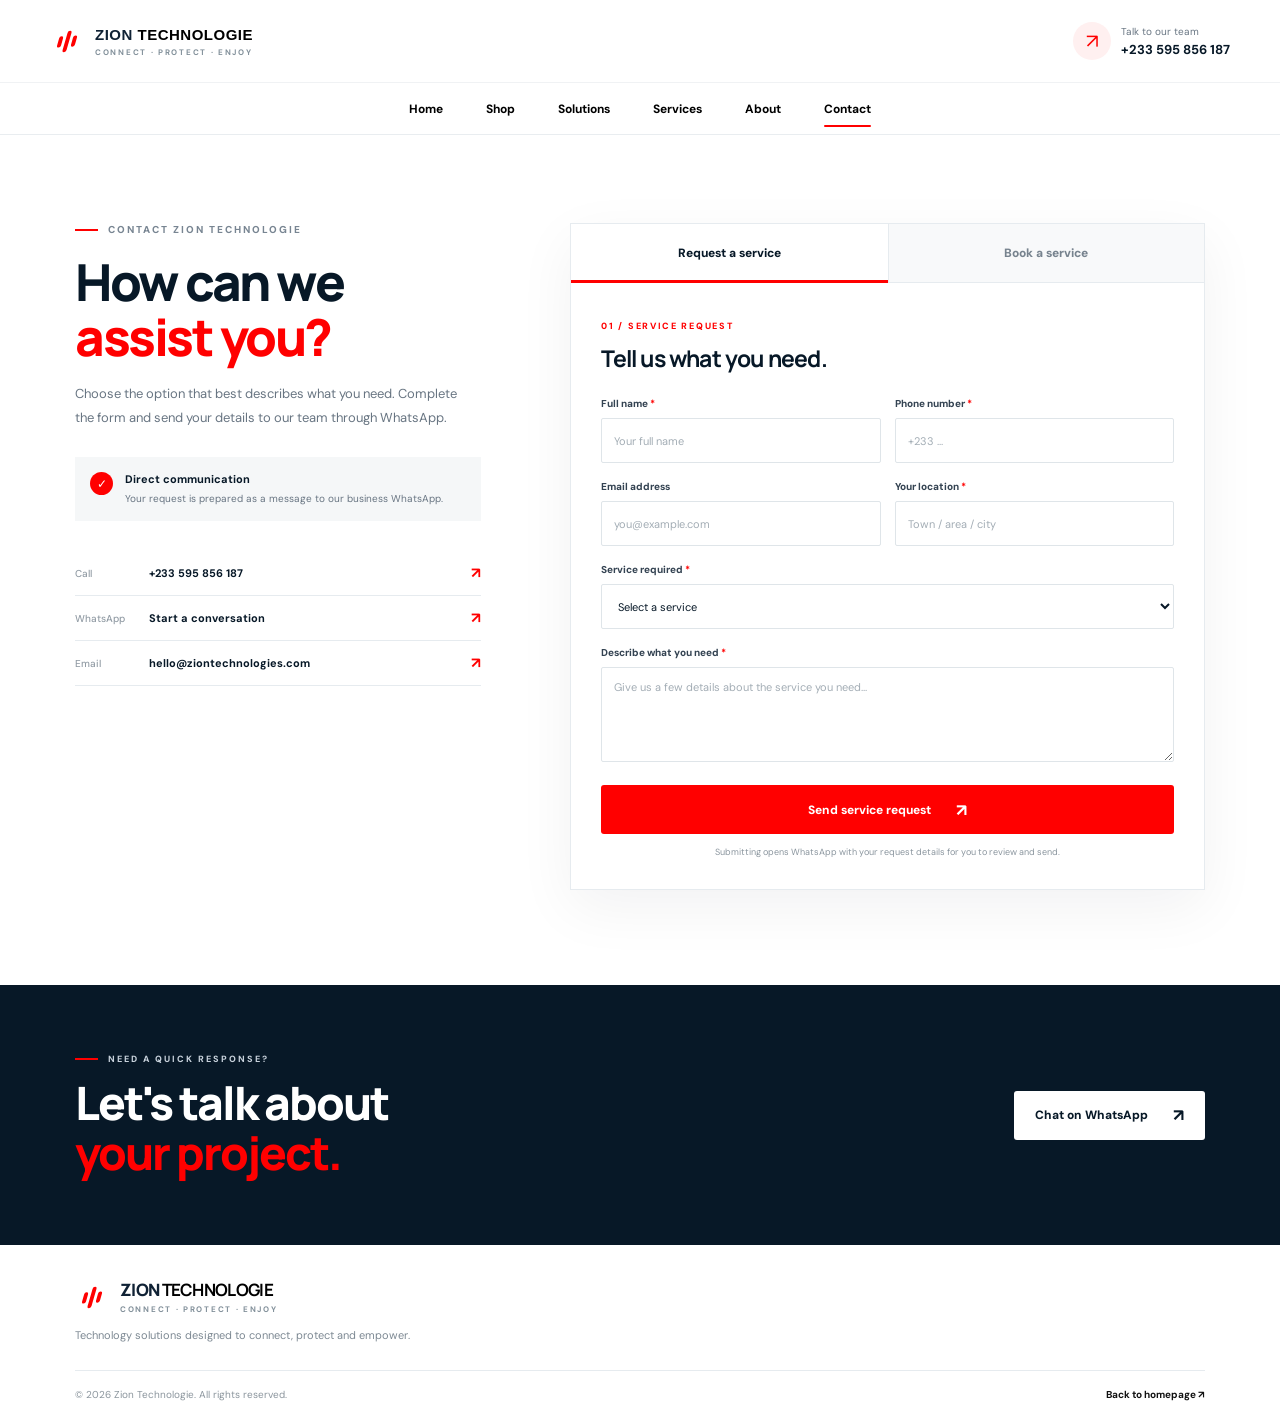
==== contact.html @ 4d0fe2da "Add files via upload" ====
<!doctype html>
<html lang="en-GH">
<head>
  <meta charset="utf-8">
  <meta name="viewport" content="width=device-width, initial-scale=1">
  <meta name="theme-color" content="#071827">
  <meta name="description" content="Contact Zion Technologie in Ghana to request a technology service, book an appointment, or enquire about products and installations.">

  <title>Contact & Service Booking | Zion Technologie</title>

  <link rel="preconnect" href="https://fonts.googleapis.com">
  <link rel="preconnect" href="https://fonts.gstatic.com" crossorigin>

  <link href="https://fonts.googleapis.com/css2?family=DM+Sans:wght@400;500;600;700;800&family=Manrope:wght@400;500;600;700;800&display=swap" rel="stylesheet">

  <link rel="stylesheet" href="contact.css">
  <script src="contact.js" defer></script>
</head>

<body>

  <!-- HEADER -->
  <header class="site-header">

    <div class="header-top">

     <a class="brand" href="index.html#home" aria-label="Zion Technologie home">
  <span class="brand-mark"><i></i><i></i><i></i></span>
  <span>
    ZION <b>TECHNOLOGIE</b>
    <small>CONNECT · PROTECT · ENJOY</small>
  </span>
</a>

      <a class="header-call"
         href="https://wa.me/233595856187"
         target="_blank"
         rel="noopener">

        <span class="call-icon" aria-hidden="true">↗</span>

        <span>
          <small>Talk to our team</small>
          <strong>+233 595 856 187</strong>
        </span>

      </a>

      <button
        class="mobile-menu"
        id="mobileMenu"
        type="button"
        aria-label="Open navigation"
        aria-expanded="false"
        aria-controls="navigation">
        ☰
      </button>

    </div>

    <div class="header-nav">

      <nav id="navigation" aria-label="Main navigation">
        <a class="nav-link" href="index.html#home">Home</a>
        <a class="nav-link" href="index.html#catalogue">Shop</a>
        <a class="nav-link" href="index.html#solutions">Solutions</a>
        <a class="nav-link" href="index.html#solutions">Services</a>
        <a class="nav-link" href="index.html#about">About</a>
        <a class="nav-link active" href="contact.html" aria-current="page">Contact</a>
      </nav>

    </div>

  </header>


  <main>

    
    <!-- CONTACT FORMS -->
    <section class="contact-main section-shell" id="service-form">

      <!-- LEFT INFORMATION -->
      <div class="section-intro">

        <div class="eyebrow dark">
          <span></span>
          CONTACT ZION TECHNOLOGIE
        </div>

        <h2>
          How can we<br>
          <em>assist you?</em>
        </h2>

        <p>
          Choose the option that best describes what you need.
          Complete the form and send your details to our team
          through WhatsApp.
        </p>

        <div class="response-note">

          <span class="note-check">✓</span>

          <span>
            <strong>Direct communication</strong>
            <small>
              Your request is prepared as a message to our business WhatsApp.
            </small>
          </span>

        </div>

        <div class="contact-side-links">

          <a href="tel:+233595856187">
            <span>Call</span>
            +233 595 856 187
            <b>↗</b>
          </a>

          <a
            href="https://wa.me/233595856187"
            target="_blank"
            rel="noopener">
            <span>WhatsApp</span>
            Start a conversation
            <b>↗</b>
          </a>

          <a href="mailto:hello@ziontechnologies.com">
            <span>Email</span>
            hello@ziontechnologies.com
            <b>↗</b>
          </a>

        </div>

      </div>


      <!-- FORM PANEL -->
      <div class="form-panel">

        <!-- FORM TABS -->
        <div class="form-tabs" role="tablist" aria-label="Choose contact form">

          <button
            class="form-tab active"
            id="requestTab"
            type="button"
            role="tab"
            aria-selected="true"
            aria-controls="requestPanel"
            data-form-tab="request">
            Request a service
          </button>

          <button
            class="form-tab"
            id="bookingTab"
            type="button"
            role="tab"
            aria-selected="false"
            aria-controls="bookingPanel"
            data-form-tab="booking">
            Book a service
          </button>

        </div>


        <!-- SERVICE REQUEST FORM -->
        <form
          class="contact-form active"
          id="requestPanel"
          data-form-panel="request">

          <input
            type="hidden"
            name="requestType"
            value="Service request">

          <div class="form-heading">
            <span>01 / SERVICE REQUEST</span>
            <h3>Tell us what you need.</h3>
          </div>

          <div class="field-grid">

            <label class="field">
              <span>Full name <b>*</b></span>
              <input
                name="name"
                type="text"
                placeholder="Your full name"
                autocomplete="name"
                required>
            </label>

            <label class="field">
              <span>Phone number <b>*</b></span>
              <input
                name="phone"
                type="tel"
                placeholder="+233 ..."
                autocomplete="tel"
                required>
            </label>

            <label class="field">
              <span>Email address</span>
              <input
                name="email"
                type="email"
                placeholder="you@example.com"
                autocomplete="email">
            </label>

            <label class="field">
              <span>Your location <b>*</b></span>
              <input
                name="location"
                type="text"
                placeholder="Town / area / city"
                autocomplete="address-level2"
                required>
            </label>

            <label class="field field-full">
              <span>Service required <b>*</b></span>

              <select name="service" required>
                <option value="">Select a service</option>
                <option>Wi-Fi and network installation</option>
                <option>CCTV and security systems</option>
                <option>Router and internet setup</option>
                <option>Computer and IT support</option>
                <option>Software or website development</option>
                <option>Smart technology installation</option>
                <option>Product installation / configuration</option>
                <option>Maintenance and troubleshooting</option>
                <option>Other service</option>
              </select>
            </label>

            <label class="field field-full">
              <span>Describe what you need <b>*</b></span>

              <textarea
                name="details"
                rows="4"
                placeholder="Give us a few details about the service you need..."
                required></textarea>
            </label>

          </div>

          <button
            class="button button-red submit-button"
            type="submit">
            Send service request <span>↗</span>
          </button>

          <p class="form-disclaimer">
            Submitting opens WhatsApp with your request details
            for you to review and send.
          </p>

        </form>


        <!-- SERVICE BOOKING FORM -->
        <form
          class="contact-form"
          id="bookingPanel"
          data-form-panel="booking"
          hidden>

          <input
            type="hidden"
            name="requestType"
            value="Service booking">

          <div class="form-heading">
            <span>02 / APPOINTMENT BOOKING</span>
            <h3>Choose a preferred time.</h3>
          </div>

          <div class="field-grid">

            <label class="field">
              <span>Full name <b>*</b></span>
              <input
                name="name"
                type="text"
                placeholder="Your full name"
                autocomplete="name"
                required>
            </label>

            <label class="field">
              <span>Phone number <b>*</b></span>
              <input
                name="phone"
                type="tel"
                placeholder="+233 ..."
                autocomplete="tel"
                required>
            </label>

            <label class="field">
              <span>Email address</span>
              <input
                name="email"
                type="email"
                placeholder="you@example.com"
                autocomplete="email">
            </label>

            <label class="field">
              <span>Location <b>*</b></span>
              <input
                name="location"
                type="text"
                placeholder="Town / area / city"
                autocomplete="address-level2"
                required>
            </label>

            <label class="field field-full">
              <span>Service to book <b>*</b></span>

              <select name="service" required>
                <option value="">Select a service</option>
                <option>Wi-Fi and network installation</option>
                <option>CCTV and security systems</option>
                <option>Router and internet setup</option>
                <option>Computer and IT support</option>
                <option>Software or website consultation</option>
                <option>Smart technology installation</option>
                <option>Product installation / configuration</option>
                <option>Maintenance and troubleshooting</option>
                <option>Other service</option>
              </select>
            </label>

            <label class="field">
              <span>Preferred date <b>*</b></span>
              <input
                name="date"
                type="date"
                required>
            </label>

            <label class="field">
              <span>Preferred time <b>*</b></span>

              <select name="time" required>
                <option value="">Choose a time</option>
                <option>8:00 AM – 10:00 AM</option>
                <option>10:00 AM – 12:00 PM</option>
                <option>12:00 PM – 2:00 PM</option>
                <option>2:00 PM – 4:00 PM</option>
                <option>4:00 PM – 6:00 PM</option>
                <option>Flexible / To be discussed</option>
              </select>
            </label>

            <label class="field field-full">
              <span>Additional information</span>

              <textarea
                name="details"
                rows="3"
                placeholder="Tell us anything else we should know..."></textarea>
            </label>

          </div>

          <button
            class="button button-red submit-button"
            type="submit">
            Send booking request <span>↗</span>
          </button>

          <p class="form-disclaimer">
            Your preferred date and time are a request, not a confirmed
            appointment. Our team will contact you to confirm.
          </p>

        </form>

      </div>

    </section>


    <!-- WHATSAPP CTA -->
    <section class="service-banner">

      <div>
        <div class="eyebrow">
          <span></span>
          NEED A QUICK RESPONSE?
        </div>

        <h2>
          Let's talk about<br>
          <em>your project.</em>
        </h2>
      </div>

      <a
        class="button button-light"
        href="https://wa.me/233595856187?text=Hello%20Zion%20Technologie%2C%20I%20would%20like%20to%20make%20an%20enquiry."
        target="_blank"
        rel="noopener">
        Chat on WhatsApp <span>↗</span>
      </a>

    </section>

  </main>


  <!-- FOOTER -->
  <footer class="site-footer">

    <a class="brand footer-brand" href="index.html#home">

      <span class="brand-mark" aria-hidden="true">
        <i></i><i></i><i></i>
      </span>

      <span class="brand-copy">
        <span>ZION <b>TECHNOLOGIE</b></span>
        <small>CONNECT · PROTECT · ENJOY</small>
      </span>

    </a>

    <p>
      Technology solutions designed to connect, protect and empower.
    </p>

    <div class="footer-bottom">

      <span>
        © <span id="currentYear"></span>
        Zion Technologie. All rights reserved.
      </span>

      <a href="index.html">Back to homepage ↗</a>

    </div>

  </footer>

</body>
</html>
---- contact.css ----
/* ZION TECHNOLOGIE — CONTACT & SERVICE BOOKING */
:root {
  --red: #ff0000;
  --navy: #071827;
  --ink: #102235;
  --muted: #687582;
  --line: #e6ebef;
  --soft: #f5f7f8;
  --white: #ffffff;
  --font: "DM Sans", Arial, sans-serif;
  --heading: "Manrope", Arial, sans-serif;
}
* { box-sizing: border-box; }
html { scroll-behavior: smooth; scroll-padding-top: 130px; }
body { margin: 0; color: var(--ink); background: #fff; font-family: var(--font); -webkit-font-smoothing: antialiased; }
a { color: inherit; }
button, input, select, textarea { font: inherit; }
.site-header { position: sticky; top: 0; z-index: 1000; width: 100%; background: #fff; border-bottom: 1px solid #e9edf0; }
.header-top { min-height: 82px; max-width: 1240px; margin: auto; padding: 12px 30px; display: flex; align-items: center; justify-content: space-between; gap: 24px; }
.brand { display: inline-flex; align-items: center; gap: 11px; text-decoration: none; color: var(--navy); flex-shrink: 0; }
.brand-mark { width: 39px; height: 39px; border: 2px solid var(--red); border-radius: 10px; display: flex; align-items: flex-end; justify-content: center; gap: 3px; padding: 8px 7px; background: #fff; transform: skew(-7deg); }
.brand-mark i { display: block; width: 5px; border-radius: 2px 2px 0 0; background: var(--red); }
.brand-mark i:nth-child(1) { height: 11px; }
.brand-mark i:nth-child(2) { height: 18px; }
.brand-mark i:nth-child(3) { height: 14px; }
.brand-copy > span { display: block; font-family: var(--heading); font-size: 17px; font-weight: 800; letter-spacing: -.7px; line-height: 1.1; }
.brand-copy b { color: #000; }
.brand-copy small { display: block; margin-top: 5px; color: #697581; font-size: 8px; font-weight: 800; letter-spacing: 2px; }
.header-call { display: inline-flex; align-items: center; gap: 10px; margin-left: auto; text-decoration: none; }
.call-icon { width: 38px; height: 38px; display: grid; place-items: center; border-radius: 50%; color: var(--red); background: #fff0f0; font-size: 20px; }
.header-call small, .header-call strong { display: block; }
.header-call small { color: var(--muted); font-size: 10px; }
.header-call strong { margin-top: 3px; color: var(--navy); font-size: 13px; }
.mobile-menu { display: none; border: 0; background: transparent; color: var(--navy); font-size: 27px; cursor: pointer; }
.header-nav { min-height: 51px; display: flex; justify-content: center; border-top: 1px solid #f0f2f4; }
.header-nav nav { display: flex; justify-content: center; align-items: center; gap: 43px; }
.nav-link { position: relative; display: inline-flex; align-items: center; min-height: 51px; padding: 0; color: #000; font-size: 12px; font-weight: 700; text-decoration: none; transition: color .2s ease; }
.nav-link:hover { color: var(--red); }
.nav-link.active::after { content: ""; position: absolute; left: 0; right: 0; bottom: 7px; height: 2px; border-radius: 5px; background: var(--red); }

.contact-hero { min-height: 405px; overflow: hidden; position: relative; display: flex; align-items: center; background: var(--navy); color: #fff; }
.hero-inner { position: relative; z-index: 2; width: min(1180px, calc(100% - 60px)); margin: 0 auto; padding: 68px 0 72px; }
.eyebrow { display: flex; align-items: center; gap: 10px; color: #c8d2dc; font-size: 10px; font-weight: 800; letter-spacing: 2px; }
.eyebrow > span { width: 23px; height: 2px; background: var(--red); }
.eyebrow.dark { color: #788592; }
.contact-hero h1, .section-intro h2, .service-banner h2 { margin: 20px 0 15px; font-family: var(--heading); font-size: clamp(42px, 5.2vw, 65px); font-weight: 800; letter-spacing: -3px; line-height: 1.08; }
.contact-hero h1 em, .section-intro h2 em, .service-banner h2 em { color: var(--red); font-style: normal; }
.contact-hero p { max-width: 540px; margin: 0; color: #b9c5cf; font-size: 14px; line-height: 1.8; }
.hero-actions { display: flex; align-items: center; gap: 25px; margin-top: 29px; }
.button { min-height: 49px; display: inline-flex; justify-content: center; align-items: center; gap: 25px; padding: 0 20px; border: 1px solid transparent; border-radius: 3px; font-size: 12px; font-weight: 800; text-decoration: none; cursor: pointer; transition: transform .2s, background .2s; }
.button:hover { transform: translateY(-2px); }
.button-red { color: #fff; background: var(--red); }
.button-red:hover { background: #d90000; }
.button span { font-size: 17px; }
.hero-text-link { color: #fff; font-size: 12px; font-weight: 700; text-decoration: none; }
.hero-text-link span { margin-left: 8px; color: var(--red); }
.hero-decoration { position: absolute; top: 0; right: max(3%, calc((100vw - 1200px) / 2)); width: 440px; height: 100%; opacity: .95; }
.deco-ring { position: absolute; border: 1px solid rgba(255,255,255,.11); border-radius: 50%; }
.ring-one { width: 390px; height: 390px; top: 5px; right: 0; }
.ring-two { width: 280px; height: 280px; top: 60px; right: 55px; border-color: rgba(255,0,0,.45); }
.deco-cross { position: absolute; top: 65px; right: 90px; color: var(--red); font-size: 40px; font-weight: 300; }
.deco-dot { position: absolute; top: 275px; right: 350px; width: 9px; height: 9px; border-radius: 50%; background: var(--red); box-shadow: 0 0 24px var(--red); }
.deco-card { position: absolute; top: 123px; right: 75px; width: 205px; height: 150px; padding: 20px; border: 1px solid rgba(255,255,255,.2); background: linear-gradient(135deg, rgba(255,255,255,.12), rgba(255,255,255,.025)); backdrop-filter: blur(5px); transform: rotate(-7deg); box-shadow: 0 20px 55px rgba(0,0,0,.2); }
.deco-card span { display: block; color: var(--red); font-family: var(--heading); font-size: 37px; font-weight: 800; }
.deco-card small { display: block; margin-top: 7px; color: #c5d0d8; font-size: 8px; letter-spacing: 2px; }
.deco-card b { display: block; margin-top: 5px; color: #fff; font-size: 12px; letter-spacing: 2px; }

.contact-strip { max-width: 1180px; margin: auto; padding: 0 25px; min-height: 105px; display: grid; grid-template-columns: repeat(3, 1fr); align-items: center; border-bottom: 1px solid var(--line); }
.strip-item { display: flex; align-items: center; gap: 14px; min-height: 52px; padding: 5px 22px; text-decoration: none; border-right: 1px solid var(--line); }
.strip-item:first-child { padding-left: 0; }
.strip-item:last-child { border: 0; }
.strip-icon { width: 42px; height: 42px; display: grid; place-items: center; flex-shrink: 0; border-radius: 50%; color: var(--red); background: #fff1f1; font-size: 19px; }
.strip-item small, .strip-item strong { display: block; }
.strip-item small { color: #89949e; font-size: 9px; font-weight: 800; letter-spacing: 1.5px; }
.strip-item strong { margin-top: 5px; color: var(--navy); font-size: 13px; }

.section-shell { max-width: 1180px; margin: auto; padding-left: 25px; padding-right: 25px; }
.contact-main { display: grid; grid-template-columns: .78fr 1.22fr; gap: clamp(40px, 7vw, 95px); padding-top: 88px; padding-bottom: 95px; align-items: start; }
.section-intro h2 { margin-top: 18px; margin-bottom: 18px; color: var(--navy); font-size: clamp(38px, 4vw, 51px); letter-spacing: -2.5px; }
.section-intro > p { max-width: 390px; margin: 0; color: var(--muted); font-size: 13px; line-height: 1.85; }
.response-note { display: flex; gap: 12px; align-items: flex-start; margin-top: 27px; padding: 15px; background: var(--soft); }
.note-check { width: 23px; height: 23px; display: grid; place-items: center; flex-shrink: 0; border-radius: 50%; color: #fff; background: var(--red); font-size: 12px; }
.response-note strong, .response-note small { display: block; }
.response-note strong { color: var(--navy); font-size: 11px; }
.response-note small { margin-top: 5px; color: var(--muted); font-size: 10px; line-height: 1.5; }
.contact-side-links { margin-top: 30px; }
.contact-side-links a { display: flex; align-items: center; gap: 9px; padding: 12px 0; border-bottom: 1px solid var(--line); color: var(--navy); font-size: 11px; font-weight: 700; text-decoration: none; }
.contact-side-links a span { width: 65px; color: #929ca5; font-size: 10px; font-weight: 500; }
.contact-side-links a b { margin-left: auto; color: var(--red); font-size: 15px; }
.form-panel { min-width: 0; border: 1px solid var(--line); background: #fff; box-shadow: 0 18px 55px rgba(7,24,39,.055); }
.form-tabs { display: grid; grid-template-columns: 1fr 1fr; border-bottom: 1px solid var(--line); }
.form-tab { min-height: 58px; position: relative; border: 0; background: #f8f9fa; color: #77838e; font-size: 12px; font-weight: 800; cursor: pointer; }
.form-tab + .form-tab { border-left: 1px solid var(--line); }
.form-tab.active { color: var(--navy); background: #fff; }
.form-tab.active::after { content: ""; position: absolute; left: 0; right: 0; bottom: -1px; height: 3px; background: var(--red); }
.contact-form { padding: 30px; }
.contact-form[hidden] { display: none; }
.form-heading { margin-bottom: 23px; }
.form-heading > span { color: var(--red); font-size: 9px; font-weight: 800; letter-spacing: 1.7px; }
.form-heading h3 { margin: 8px 0 0; color: var(--navy); font-family: var(--heading); font-size: 23px; letter-spacing: -.8px; }
.field-grid { display: grid; grid-template-columns: 1fr 1fr; gap: 17px 14px; }
.field { display: flex; flex-direction: column; gap: 8px; min-width: 0; }
.field > span { color: #344352; font-size: 10px; font-weight: 800; }
.field > span b { color: var(--red); }
.field input, .field select, .field textarea { width: 100%; min-height: 45px; padding: 11px 12px; border: 1px solid #dfe5e9; border-radius: 2px; outline: none; color: var(--navy); background: #fff; font-size: 11px; transition: border .2s, box-shadow .2s; }
.field textarea { min-height: 95px; resize: vertical; line-height: 1.6; }
.field input::placeholder, .field textarea::placeholder { color: #a3adb5; }
.field input:focus, .field select:focus, .field textarea:focus { border-color: var(--red); box-shadow: 0 0 0 3px rgba(255,0,0,.07); }
.field-full { grid-column: 1 / -1; }
.submit-button { width: 100%; margin-top: 23px; }
.form-disclaimer { margin: 11px 0 0; color: #8a959e; font-size: 9px; line-height: 1.6; text-align: center; }

.service-banner { min-height: 260px; padding: 55px max(25px, calc((100vw - 1130px) / 2)); display: flex; justify-content: space-between; align-items: center; gap: 25px; color: #fff; background: var(--navy); }
.service-banner .eyebrow { font-size: 9px; }
.service-banner h2 { margin: 13px 0 0; font-size: clamp(34px, 4vw, 46px); letter-spacing: -2px; }
.button-light { color: var(--navy); background: #fff; }
.button-light:hover { background: #f0f2f4; }
.site-footer { max-width: 1180px; margin: auto; padding: 35px 25px 18px; }
.footer-brand .brand-copy b { color: #000; }
.site-footer > p { margin: 14px 0 28px; color: #7d8993; font-size: 11px; }
.footer-bottom { display: flex; justify-content: space-between; gap: 20px; padding-top: 17px; border-top: 1px solid var(--line); color: #8b959d; font-size: 10px; }
.footer-bottom a { color: #111; font-weight: 700; text-decoration: none; }
.footer-bottom a:hover { color: var(--red); }

@media (max-width: 900px) {
  .header-nav nav { gap: 28px; }
  .hero-decoration { right: -100px; opacity: .55; }
  .contact-main { gap: 35px; }
  .contact-form { padding: 24px; }
}
@media (max-width: 680px) {
  html { scroll-padding-top: 105px; }
  .header-top { min-height: 70px; padding: 10px 18px; }
  .brand-mark { width: 35px; height: 35px; }
  .brand-copy > span { font-size: 15px; }
  .brand-copy small { font-size: 7px; letter-spacing: 1.5px; }
  .header-call { margin-left: auto; margin-right: 3px; }
  .call-icon { width: 33px; height: 33px; }
  .header-call small { font-size: 8px; }
  .header-call strong { font-size: 10px; }
  .mobile-menu { display: block; }
  .header-nav { display: none; border-top: 1px solid var(--line); }
  .header-nav.open { display: block; }
  .header-nav nav { display: flex; flex-direction: column; align-items: stretch; gap: 0; padding: 5px 18px 12px; }
  .nav-link { min-height: 43px; border-bottom: 1px solid #f0f2f4; font-size: 12px; }
  .nav-link.active::after { left: auto; right: 0; bottom: 19px; width: 23px; }
  .contact-hero { min-height: 390px; }
  .hero-inner { width: calc(100% - 40px); padding: 60px 0; }
  .contact-hero h1 { font-size: clamp(42px, 11vw, 55px); letter-spacing: -2.5px; }
  .contact-hero p { max-width: 440px; font-size: 12px; }
  .hero-decoration { right: -250px; opacity: .25; }
  .hero-actions { flex-wrap: wrap; gap: 17px; }
  .contact-strip { grid-template-columns: 1fr; padding: 12px 20px; }
  .strip-item, .strip-item:first-child { min-height: 65px; padding: 8px 0; border-right: 0; border-bottom: 1px solid var(--line); }
  .strip-item:last-child { border-bottom: 0; }
  .contact-main { grid-template-columns: 1fr; gap: 35px; padding-top: 62px; padding-bottom: 65px; }
  .section-intro h2 { font-size: 43px; }
  .section-intro > p { max-width: 500px; }
  .contact-side-links { display: none; }
  .contact-form { padding: 22px 17px; }
  .form-heading h3 { font-size: 21px; }
  .field-grid { grid-template-columns: 1fr; gap: 15px; }
  .field-full { grid-column: auto; }
  .service-banner { min-height: 245px; padding: 42px 22px; align-items: flex-start; flex-direction: column; justify-content: center; }
  .service-banner h2 { font-size: 39px; }
  .site-footer { padding: 30px 20px 17px; }
}
@media (max-width: 380px) {
  .header-call { gap: 6px; }
  .header-call strong { font-size: 9px; }
  .brand { gap: 7px; }
  .brand-copy > span { font-size: 13px; }
  .brand-copy small { letter-spacing: 1px; }
  .form-tabs .form-tab { font-size: 10px; }
  .footer-bottom { flex-direction: column; }
}



/* =========================================================
   ZION TECHNOLOGIE — CONTACT PAGE NAVBAR
   Matches Main Storefront & Product Details Navbar
   Sticky Two-Row Header | Responsive
========================================================= */

/* HEADER */
.site-header {
  position: sticky;
  top: 0;
  z-index: 1000;
  width: 100%;
  background: #fff;
  border-bottom: 1px solid #e9edf0;
}

/* TOP ROW */
.header-top {
  min-height: 82px;
  max-width: 1240px;
  margin: 0 auto;
  padding: 12px 30px;
  display: flex;
  align-items: center;
  justify-content: space-between;
  gap: 24px;
}

/* BRAND */
.brand {
  display: inline-flex;
  align-items: center;
  gap: 11px;
  flex-shrink: 0;
  color: var(--navy);
  text-decoration: none;
}

.brand-mark {
  width: 39px;
  height: 39px;
  border: 2px solid var(--red);
  border-radius: 10px;
  display: flex;
  align-items: flex-end;
  justify-content: center;
  gap: 3px;
  padding: 8px 7px;
  background: #fff;
  transform: skew(-7deg);
}

.brand-mark i {
  display: block;
  width: 5px;
  border-radius: 2px 2px 0 0;
  background: var(--red);
}

.brand-mark i:nth-child(1) { height: 11px; }
.brand-mark i:nth-child(2) { height: 18px; }
.brand-mark i:nth-child(3) { height: 14px; }

.brand-copy > span {
  display: block;
  font-family: var(--heading);
  font-size: 17px;
  font-weight: 800;
  letter-spacing: -.7px;
  line-height: 1.1;
}

.brand-copy b {
  color: #000;
}

.brand-copy small {
  display: block;
  margin-top: 5px;
  color: #697581;
  font-size: 8px;
  font-weight: 800;
  letter-spacing: 2px;
}

/* HEADER CALL */
.header-call {
  display: inline-flex;
  align-items: center;
  gap: 10px;
  margin-left: auto;
  text-decoration: none;
}

.call-icon {
  width: 38px;
  height: 38px;
  display: grid;
  place-items: center;
  border-radius: 50%;
  color: var(--red);
  background: #fff0f0;
  font-size: 20px;
}

.header-call small,
.header-call strong {
  display: block;
}

.header-call small {
  color: var(--muted);
  font-size: 10px;
}

.header-call strong {
  margin-top: 3px;
  color: var(--navy);
  font-size: 13px;
}

/* MOBILE MENU */
.mobile-menu {
  display: none;
  width: 40px;
  height: 40px;
  border: 0;
  background: transparent;
  color: var(--navy);
  font-size: 25px;
  cursor: pointer;
}

/* SECOND ROW */
.header-nav {
  min-height: 51px;
  display: flex;
  justify-content: center;
  border-top: 1px solid #f0f2f4;
  background: #fff;
}

.header-nav nav {
  display: flex;
  justify-content: center;
  align-items: center;
  gap: 43px;
}

/* NAVIGATION LINKS */
.nav-link {
  position: relative;
  display: inline-flex;
  align-items: center;
  min-height: 51px;
  padding: 0;
  color: #000;
  font-size: 12px;
  font-weight: 700;
  text-decoration: none;
  transition: color .2s ease;
}

.nav-link:hover {
  color: var(--red);
}

/* ACTIVE LINK */
.nav-link.active::after {
  content: "";
  position: absolute;
  left: 0;
  right: 0;
  bottom: 7px;
  height: 2px;
  border-radius: 5px;
  background: var(--red);
}

/* TABLET */
@media (max-width: 900px) {
  .header-nav nav {
    gap: 28px;
  }
}

/* MOBILE */
@media (max-width: 680px) {

  .header-top {
    min-height: 70px;
    padding: 10px 18px;
  }

  .brand-mark {
    width: 35px;
    height: 35px;
  }

  .brand-copy > span {
    font-size: 15px;
  }

  .brand-copy small {
    font-size: 7px;
    letter-spacing: 1.5px;
  }

  .header-call {
    margin-left: auto;
    margin-right: 3px;
    gap: 8px;
  }

  .call-icon {
    width: 33px;
    height: 33px;
  }

  .header-call small {
    font-size: 8px;
  }

  .header-call strong {
    font-size: 10px;
  }

  .mobile-menu {
    display: block;
  }

  .header-nav {
    display: none;
    border-top: 1px solid #e9edf0;
  }

  .header-nav.open {
    display: block;
  }

  .header-nav nav {
    display: flex;
    flex-direction: column;
    align-items: stretch;
    gap: 0;
    padding: 5px 18px 12px;
  }

  .nav-link {
    min-height: 43px;
    border-bottom: 1px solid #f0f2f4;
    font-size: 12px;
  }

  .nav-link.active::after {
    left: auto;
    right: 0;
    bottom: 19px;
    width: 23px;
  }
}

/* SMALL PHONES */
@media (max-width: 380px) {

  .header-call {
    gap: 6px;
  }

  .header-call strong {
    font-size: 9px;
  }

  .brand {
    gap: 7px;
  }

  .brand-copy > span {
    font-size: 13px;
  }

  .brand-copy small {
    letter-spacing: 1px;
  }
}


/* LOGO — MATCH MAIN PAGE AND PRODUCT DETAILS PAGE */

.brand {
  display: flex;
  align-items: center;
  gap: 11px;
  font: 700 15px "Space Grotesk", sans-serif;
  letter-spacing: .5px;
  color: #102235;
  text-decoration: none;
}

.header-top .brand {
  justify-self: start;
}

.brand b {
  color: #000000;
}

.brand small {
  display: block;
  font: 700 8px "DM Sans", sans-serif;
  letter-spacing: 1.7px;
  color: #82909a;
  margin-top: 4px;
}

.brand-mark {
  width: 34px;
  height: 34px;
  background: #ffffff;
  border-radius: 10px;
  display: flex;
  align-items: center;
  justify-content: center;
  gap: 3px;
  transform: rotate(-4deg);
  flex-shrink: 0;
}

.brand-mark i {
  width: 4px;
  border-radius: 4px;
  background: #ff0000;
  height: 15px;
  display: block;
  transform: skew(-20deg);
}

.brand-mark i:nth-child(2) {
  height: 21px;
}

.brand-mark i:nth-child(3) {
  height: 11px;
}

@media (max-width: 760px) {
  .header-top .brand {
    font-size: 13px;
  }

  .header-top .brand small {
    font-size: 8px;
  }
}

@media (max-width: 390px) {
  .header-top .brand {
    font-size: 11px;
  }

  .header-top .brand small {
    font-size: 7px;
  }
}
/* REMOVE BORDER AROUND LOGO */
.brand-mark {
  border: none !important;
  outline: none !important;
  box-shadow: none !important;
}

.brand-mark::before,
.brand-mark::after {
  content: none !important;
  display: none !important;
}
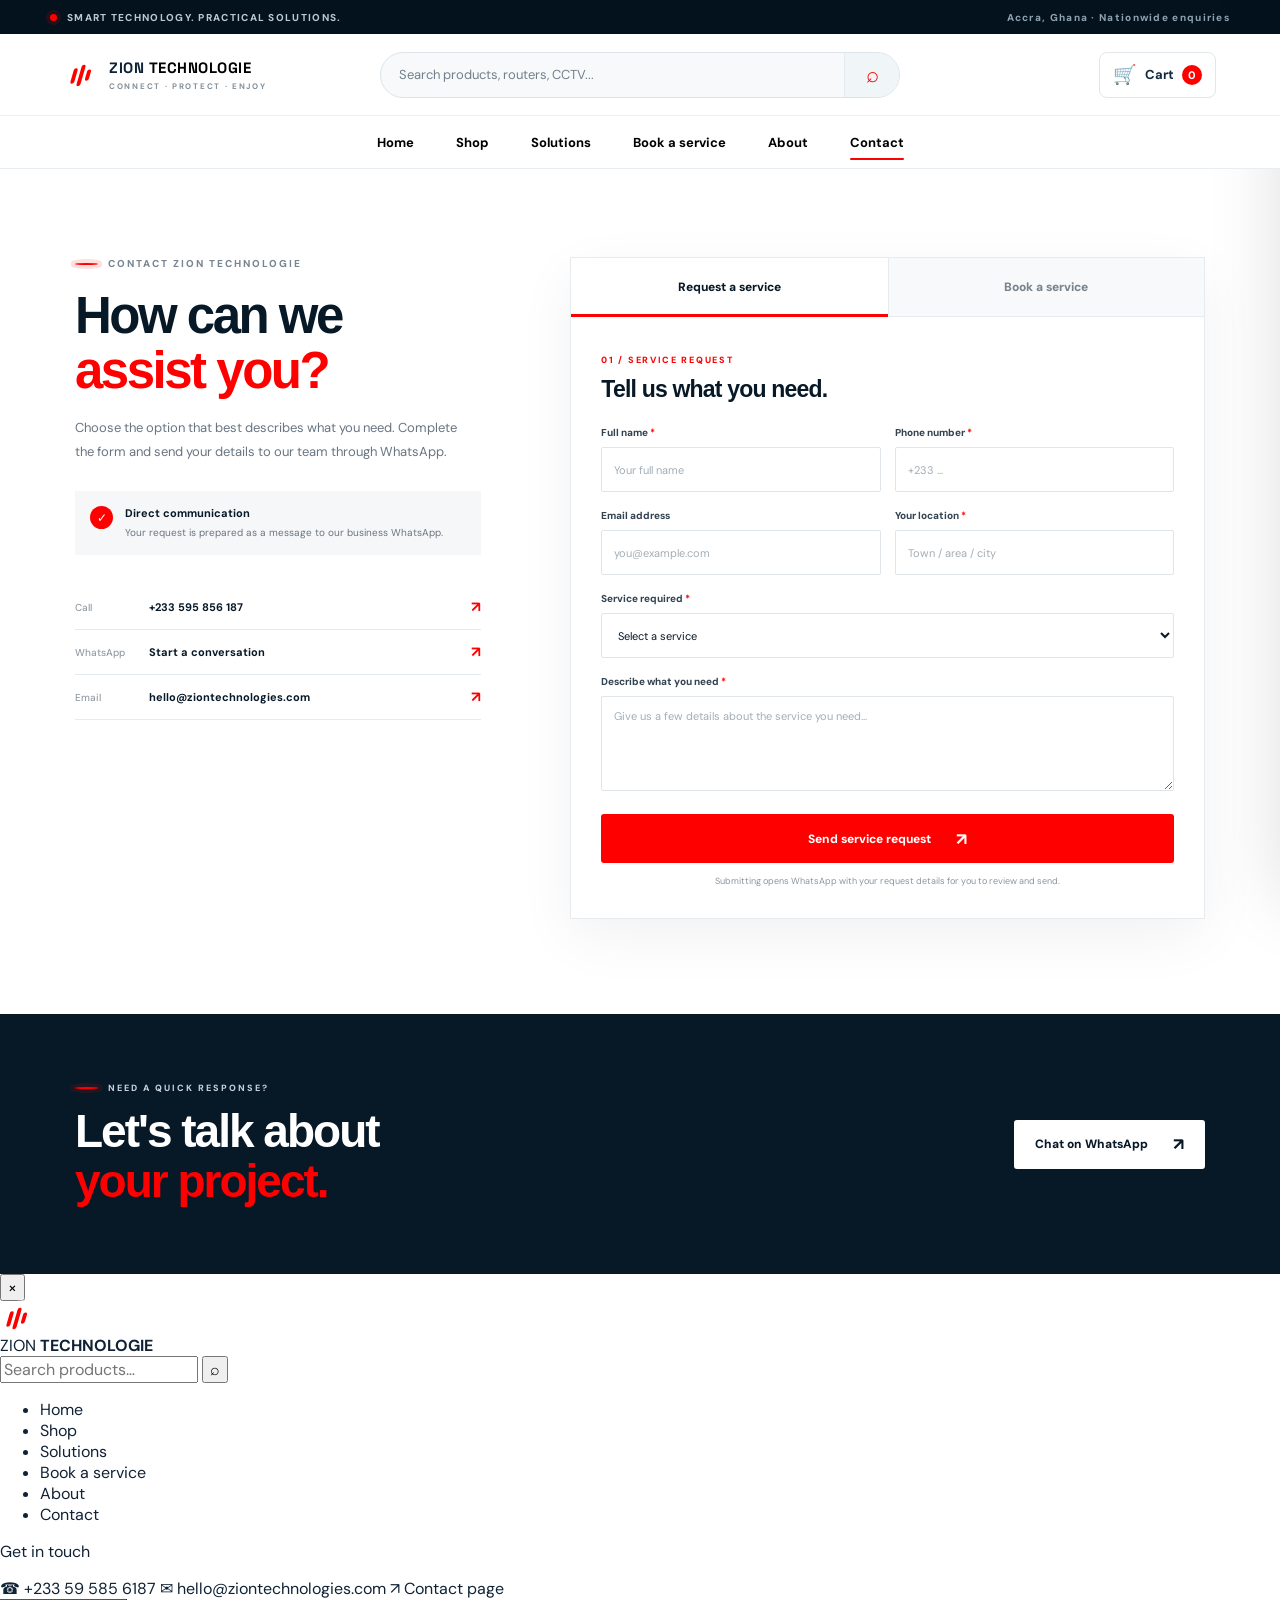
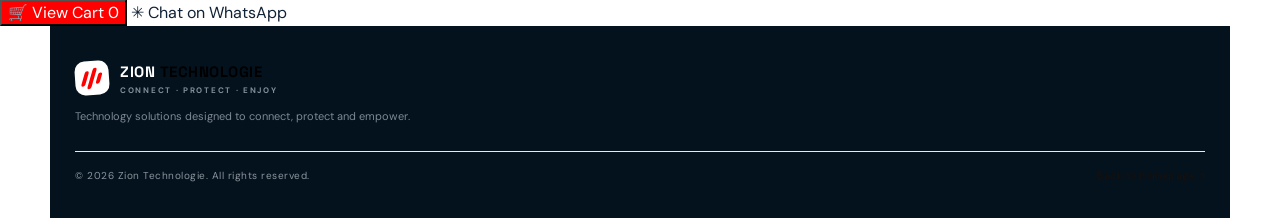
==== commit 8ae05832: "Add files via upload" ====
--- a/contact.html
+++ b/contact.html
@@ -12,64 +12,72 @@
   <link rel="preconnect" href="https://fonts.googleapis.com">
   <link rel="preconnect" href="https://fonts.gstatic.com" crossorigin>
 
-  <link href="https://fonts.googleapis.com/css2?family=DM+Sans:wght@400;500;600;700;800&family=Manrope:wght@400;500;600;700;800&display=swap" rel="stylesheet">
-
+  <link href="https://fonts.googleapis.com/css2?family=DM+Sans:wght@400;500;600;700;800&family=Space+Grotesk:wght@400;500;600;700&display=swap" rel="stylesheet">
+
+  <link rel="stylesheet" href="style.css">
   <link rel="stylesheet" href="contact.css">
+  <script src="script.js" defer></script>
   <script src="contact.js" defer></script>
 </head>
 
 <body>
 
-  <!-- HEADER -->
+  <div class="announcement">
+    <span class="pulse"></span>
+    SMART TECHNOLOGY. PRACTICAL SOLUTIONS.
+    <span class="announce-right">Accra, Ghana · Nationwide enquiries</span>
+  </div>
+
   <header class="site-header">
 
     <div class="header-top">
 
-     <a class="brand" href="index.html#home" aria-label="Zion Technologie home">
-  <span class="brand-mark"><i></i><i></i><i></i></span>
-  <span>
-    ZION <b>TECHNOLOGIE</b>
-    <small>CONNECT · PROTECT · ENJOY</small>
-  </span>
-</a>
-
-      <a class="header-call"
-         href="https://wa.me/233595856187"
-         target="_blank"
-         rel="noopener">
-
-        <span class="call-icon" aria-hidden="true">↗</span>
-
+      <a class="brand" href="index.html#home" aria-label="Zion Technologie home">
+        <span class="brand-mark"><i></i><i></i><i></i></span>
         <span>
-          <small>Talk to our team</small>
-          <strong>+233 595 856 187</strong>
+          ZION <b>TECHNOLOGIE</b>
+          <small>CONNECT · PROTECT · ENJOY</small>
         </span>
-
       </a>
 
-      <button
-        class="mobile-menu"
-        id="mobileMenu"
-        type="button"
-        aria-label="Open navigation"
-        aria-expanded="false"
-        aria-controls="navigation">
-        ☰
-      </button>
+      <div class="header-search-wrap" id="headerSearchWrap">
+        <form class="header-search" id="headerSearchForm">
+          <input
+            type="search"
+            id="headerSearchInput"
+            placeholder="Search products, routers, CCTV..."
+            autocomplete="off"
+          >
+          <button type="submit" aria-label="Search">⌕</button>
+        </form>
+        <div class="search-suggestions" id="searchSuggestions"></div>
+      </div>
+
+      <div class="header-actions">
+        <button class="cart-button" id="cartOpen" aria-label="Open shopping cart">
+          <span class="cart-icon">🛒</span>
+          <span class="cart-label">Cart</span>
+          <span id="cartCount">0</span>
+        </button>
+
+        <button class="mobile-menu" id="mobileMenu" aria-label="Open navigation" aria-expanded="false">
+          <span class="hamburger-box">
+            <span class="hamburger-inner"></span>
+          </span>
+        </button>
+      </div>
 
     </div>
 
     <div class="header-nav">
-
-      <nav id="navigation" aria-label="Main navigation">
-        <a class="nav-link" href="index.html#home">Home</a>
-        <a class="nav-link" href="index.html#catalogue">Shop</a>
-        <a class="nav-link" href="index.html#solutions">Solutions</a>
-        <a class="nav-link" href="index.html#solutions">Services</a>
-        <a class="nav-link" href="index.html#about">About</a>
-        <a class="nav-link active" href="contact.html" aria-current="page">Contact</a>
+      <nav id="navigation">
+        <a href="index.html#home" class="nav-link">Home</a>
+        <a href="index.html#catalogue" class="nav-link">Shop</a>
+        <a href="index.html#solutions" class="nav-link">Solutions</a>
+        <a href="contact.html?type=booking" class="nav-link">Book a service</a>
+        <a href="index.html#about" class="nav-link">About</a>
+        <a href="contact.html" class="nav-link active" aria-current="page">Contact</a>
       </nav>
-
     </div>
 
   </header>
@@ -426,6 +434,117 @@
   </main>
 
 
+  <!-- SHOPPING CART -->
+  <aside class="cart-drawer" id="cartDrawer"
+    aria-label="Shopping cart" aria-hidden="true">
+
+    <div class="drawer-head">
+      <div>
+        <small>YOUR SELECTION</small>
+        <h3>Shopping cart <span id="drawerCount">0</span></h3>
+      </div>
+      <button class="close-btn" id="cartClose" aria-label="Close cart">×</button>
+    </div>
+
+    <div class="cart-items" id="cartItems"></div>
+
+    <div class="cart-bottom">
+      <div class="subtotal">
+        <span>Estimated subtotal</span>
+        <b id="cartTotal">GH₵ 0.00</b>
+      </div>
+
+      <p>
+        Delivery, installation and stock availability are confirmed by our team.
+      </p>
+
+      <button class="button primary checkout" id="checkout">
+        Continue on WhatsApp ↗
+      </button>
+
+      <a class="button checkout-call" href="tel:+233595856187">
+        ☎ Call to Order
+      </a>
+    </div>
+  </aside>
+
+  <!-- SEARCH MODAL -->
+  <div class="search-modal" id="searchModal" aria-hidden="true">
+    <div class="search-modal-box">
+      <button class="close-btn" id="searchClose" aria-label="Close search">×</button>
+
+      <div class="eyebrow"><span></span> FIND YOUR TECH</div>
+      <h3>What are you looking for?</h3>
+
+      <input id="modalSearch" type="search"
+        placeholder="Search routers, CCTV, cables…">
+
+      <p>Search the catalogue by product name or category.</p>
+    </div>
+  </div>
+
+  <!-- QUICK VIEW -->
+  <div class="quick-view" id="quickView">
+    <div class="quick-view-box" id="quickViewContent"></div>
+  </div>
+
+  <!-- NOTIFICATIONS -->
+  <div class="toast" id="toast" role="status" aria-live="polite"></div>
+
+  <!-- MOBILE NAVIGATION DRAWER -->
+  <nav class="mobile-nav-drawer" id="mobileNavDrawer" aria-hidden="true" aria-label="Main navigation">
+    <div class="mobile-nav-backdrop" id="mobileNavBackdrop"></div>
+    <div class="mobile-nav-panel">
+      <div class="mobile-nav-header">
+        <button class="mobile-nav-close" id="mobileNavClose" aria-label="Close navigation">×</button>
+        <a href="index.html#home" class="mobile-brand">
+          <span class="brand-mark"><i></i><i></i><i></i></span>
+          <span>ZION <b>TECHNOLOGIE</b></span>
+        </a>
+      </div>
+
+      <div class="mobile-nav-search">
+        <form class="mobile-search-form">
+          <input type="search" placeholder="Search products…" aria-label="Search products">
+          <button type="submit">⌕</button>
+        </form>
+      </div>
+
+      <ul class="mobile-nav-list" role="menubar">
+        <li role="none"><a href="index.html#home" class="mobile-nav-link" role="menuitem">Home</a></li>
+        <li role="none"><a href="index.html#catalogue" class="mobile-nav-link" role="menuitem">Shop</a></li>
+        <li role="none"><a href="index.html#solutions" class="mobile-nav-link" role="menuitem">Solutions</a></li>
+        <li role="none"><a href="contact.html?type=booking" class="mobile-nav-link" role="menuitem">Book a service</a></li>
+        <li role="none"><a href="index.html#about" class="mobile-nav-link" role="menuitem">About</a></li>
+        <li role="none"><a href="contact.html" class="mobile-nav-link" role="menuitem">Contact</a></li>
+      </ul>
+
+      <div class="mobile-nav-divider"></div>
+
+      <div class="mobile-nav-contact">
+        <p class="mobile-nav-label">Get in touch</p>
+        <a href="tel:+233595856187" class="mobile-nav-contact-item">
+          <span>☎</span> +233 59 585 6187
+        </a>
+        <a href="mailto:hello@ziontechnologies.com" class="mobile-nav-contact-item">
+          <span>✉</span> hello@ziontechnologies.com
+        </a>
+        <a href="contact.html" class="mobile-nav-contact-item">
+          <span>↗</span> Contact page
+        </a>
+      </div>
+
+      <div class="mobile-nav-actions">
+        <button class="mobile-nav-btn primary" id="mobileCartOpen">
+          <span>🛒</span> View Cart <span id="mobileCartCount">0</span>
+        </button>
+        <a href="https://wa.me/233595856187" class="mobile-nav-btn secondary" target="_blank" rel="noopener">
+          <span>✳</span> Chat on WhatsApp
+        </a>
+      </div>
+    </div>
+  </nav>
+
   <!-- FOOTER -->
   <footer class="site-footer">
 
--- a/style.css
+++ b/style.css
@@ -0,0 +1,3013 @@
+
+/* =========================================================
+   ZION TECHNOLOGIE — ADVANCED STOREFRONT
+   Clean Responsive Stylesheet
+   Sticky Two-Row Header | Live Product Search
+   Desktop: Large Hero + 2x2 Grid
+   Mobile: Large Hero Image Only
+========================================================= */
+
+/* 01. DESIGN TOKENS
+--------------------------------------------------------- */
+
+:root {
+  --ink: #102235;
+  --navy: #071827;
+  --navy2: #0d263a;
+  --cyan:  #ff0000;
+  --cyan2: #ff0000;
+
+  --paper: #f4f7f8;
+  --white: #fff;
+  --muted: #6b7a87;
+  --line: #e2e9ed;
+  --radius: 18px;
+  --shadow: 0 22px 60px rgba(7, 24, 39, .10);
+}
+
+/* 02. GLOBAL STYLES
+--------------------------------------------------------- */
+
+* {
+  box-sizing: border-box;
+}
+
+html {
+  scroll-behavior: smooth;
+  scroll-padding-top: 150px;
+  overflow-x: hidden;
+}
+
+body {
+  margin: 0;
+  color: var(--ink);
+  font-family: "DM Sans", sans-serif;
+  background: #fff;
+  overflow-x: hidden;
+  max-width: 100%;
+}
+
+button,
+input,
+select,
+textarea {
+  font: inherit;
+}
+
+img {
+  max-width: 100%;
+  height: auto;
+  display: block;
+}
+
+button,
+a {
+  -webkit-tap-highlight-color: transparent;
+}
+
+a {
+  color: inherit;
+  text-decoration: none;
+}
+
+.container {
+  width: min(1180px, calc(100% - 48px));
+  margin: auto;
+}
+
+/* 03. ANNOUNCEMENT BAR
+--------------------------------------------------------- */
+
+.announcement {
+  height: 34px;
+  background: #04121e;
+  color: #b8c9d4;
+  padding: 0 max(24px, calc((100% - 1180px) / 2));
+  display: flex;
+  align-items: center;
+  gap: 10px;
+  font-size: 10px;
+  letter-spacing: 1.3px;
+  font-weight: 800;
+}
+
+.pulse,
+.eyebrow span {
+  width: 7px;
+  height: 7px;
+  background: var(--cyan);
+  border-radius: 50%;
+  display: inline-block;
+  box-shadow: 0 0 0 4px #00b8d922;
+}
+
+.announce-right {
+  margin-left: auto;
+  color: #8ea2b0;
+}
+
+/* 04. STICKY TWO-ROW HEADER
+--------------------------------------------------------- */
+
+.site-header {
+  width: 100%;
+  display: flex;
+  flex-direction: column;
+  padding: 0;
+  margin: 0;
+  gap: 0;
+  background: #fff;
+  position: sticky;
+  top: 0;
+  z-index: 1000;
+  border-bottom: 1px solid #e8edf1;
+  isolation: isolate;
+  overflow: visible;
+}
+
+/* TOP ROW */
+
+.header-top {
+  width: 100%;
+  min-height: 82px;
+  padding: 14px 5%;
+  display: grid;
+  grid-template-columns: 1fr minmax(260px, 520px) 1fr;
+  align-items: center;
+  gap: 30px;
+  border-bottom: 1px solid #edf0f3;
+  position: relative;
+  z-index: 2;
+  overflow: visible;
+}
+
+/* LOGO */
+
+.brand {
+  display: flex;
+  align-items: center;
+  gap: 11px;
+  font: 700 15px "Space Grotesk", sans-serif;
+  letter-spacing: .5px;
+}
+
+.header-top .brand {
+  justify-self: start;
+}
+
+.brand b {
+  color: #008ba9;
+}
+
+.brand small {
+  display: block;
+  font: 700 8px "DM Sans", sans-serif;
+  letter-spacing: 1.7px;
+  color: #82909a;
+  margin-top: 4px;
+}
+
+.brand-mark {
+  width: 34px;
+  height: 34px;
+  background: var(--navy);
+  border-radius: 10px;
+  display: flex;
+  align-items: center;
+  justify-content: center;
+  gap: 3px;
+  transform: rotate(-4deg);
+  flex-shrink: 0;
+}
+
+.brand-mark i {
+  width: 4px;
+  border-radius: 4px;
+  background: var(--cyan);
+  height: 15px;
+  display: block;
+  transform: skew(-20deg);
+}
+
+.brand-mark i:nth-child(2) {
+  height: 21px;
+}
+
+.brand-mark i:nth-child(3) {
+  height: 11px;
+}
+
+/* HEADER SEARCH */
+
+.header-search-wrap {
+  position: relative;
+  width: 100%;
+  max-width: 580px;
+  justify-self: center;
+  z-index: 3;
+}
+
+.header-search {
+  width: 100%;
+  height: 46px;
+  display: flex;
+  align-items: center;
+  gap: 12px;
+  padding: 0;
+  border: 1px solid #dce4e9;
+  border-radius: 30px;
+  background: #f7f9fa;
+  color: #647481;
+  overflow: hidden;
+  transition: border-color .2s, box-shadow .2s, background .2s;
+}
+
+.header-search:hover {
+  border-color: #087f8c;
+  background: #fff;
+}
+
+.header-search:focus-within {
+  border-color: #087f8c;
+  box-shadow: 0 0 0 3px rgba(8, 127, 140, .10);
+  background: #fff;
+}
+
+.header-search input {
+  flex: 1;
+  width: 100%;
+  min-width: 0;
+  height: 100%;
+  padding: 0 18px;
+  border: 0;
+  outline: 0;
+  background: transparent;
+  color: #071827;
+  font-size: 13px;
+}
+
+.header-search input::placeholder {
+  color: #71808c;
+}
+
+.header-search button {
+  width: 55px;
+  height: 100%;
+  flex-shrink: 0;
+  border: 0;
+  border-left: 1px solid #e5eaee;
+  background: #f0f5f7;
+  color: #087f8c;
+  cursor: pointer;
+  font-size: 22px;
+  transition: background .2s;
+}
+
+.header-search button:hover {
+  background: #e4f0f3;
+}
+
+/* LIVE SEARCH SUGGESTIONS */
+
+.search-suggestions {
+  position: absolute;
+  top: calc(100% + 10px);
+  left: 0;
+  right: 0;
+  display: none;
+  max-height: 460px;
+  overflow-y: auto;
+  background: #fff;
+  border: 1px solid #e5eaf0;
+  border-radius: 15px;
+  box-shadow: 0 18px 50px rgba(0, 0, 0, .18);
+  z-index: 4;
+}
+
+.search-suggestions.show {
+  display: block;
+}
+
+.search-suggestion-item {
+  display: flex;
+  align-items: center;
+  gap: 14px;
+  padding: 12px 15px;
+  color: #071827;
+  text-decoration: none;
+  border-bottom: 1px solid #edf1f4;
+  transition: background .2s;
+}
+
+.search-suggestion-item:last-child {
+  border-bottom: 0;
+}
+
+.search-suggestion-item:hover {
+  background: #f3f8fa;
+}
+
+.search-suggestion-item img {
+  width: 58px;
+  height: 58px;
+  flex-shrink: 0;
+  object-fit: contain;
+  border-radius: 9px;
+  background: #f3f6f8;
+}
+
+.search-suggestion-info {
+  display: flex;
+  flex-direction: column;
+  gap: 4px;
+  min-width: 0;
+}
+
+.search-suggestion-info strong {
+  font-size: 14px;
+  font-weight: 700;
+}
+
+.search-suggestion-info small {
+  color: #71808d;
+  font-size: 12px;
+}
+
+.search-suggestion-info b {
+  color: #087f8c;
+  font-size: 13px;
+}
+
+.search-empty {
+  padding: 25px 18px;
+  text-align: center;
+  color: #71808d;
+  font-size: 13px;
+}
+
+.search-empty strong {
+  display: block;
+  color: var(--ink);
+  margin-bottom: 6px;
+}
+
+.search-empty p {
+  margin: 0;
+}
+
+/* SEARCH BACKDROP */
+
+.search-backdrop {
+  position: fixed;
+  inset: 0;
+  background: rgba(7, 24, 39, .38);
+  backdrop-filter: blur(2px);
+  z-index: 900;
+  display: none;
+}
+
+.search-backdrop.show {
+  display: block;
+}
+
+/* CART AND HEADER ACTIONS */
+
+.header-actions {
+  display: flex;
+  justify-content: flex-end;
+  align-items: center;
+  gap: 15px;
+}
+
+.icon-btn,
+.mobile-menu {
+  border: 0;
+  background: #f1f5f6;
+  width: 40px;
+  height: 40px;
+  border-radius: 12px;
+  font-size: 23px;
+  cursor: pointer;
+  color: var(--ink);
+}
+
+.cart-button {
+  min-width: 48px;
+  height: 46px;
+  padding: 0 13px;
+  display: inline-flex;
+  align-items: center;
+  justify-content: center;
+  gap: 8px;
+  border: 1px solid #e1e7eb;
+  border-radius: 8px;
+  background: #fff;
+  color: #102b3d;
+  font-size: 13px;
+  font-weight: 700;
+  cursor: pointer;
+  transition: .2s;
+}
+
+.cart-button:hover {
+  border-color: #087f8c;
+  color: #087f8c;
+}
+
+.cart-icon {
+  font-size: 19px;
+}
+
+#cartCount {
+  min-width: 20px;
+  height: 20px;
+  padding: 0 5px;
+  display: inline-flex;
+  align-items: center;
+  justify-content: center;
+  border-radius: 50px;
+  background: #087f8c;
+  color: #fff;
+  font-size: 11px;
+  font-weight: 800;
+}
+
+.mobile-menu {
+  display: none;
+}
+
+/* SECOND ROW: NAVIGATION */
+
+.header-nav {
+  width: 100%;
+  min-height: 52px;
+  display: flex;
+  justify-content: center;
+  align-items: center;
+  background: #fff;
+  position: relative;
+  z-index: 1;
+}
+
+.header-nav nav {
+  width: 100%;
+  display: flex;
+  justify-content: center;
+  align-items: center;
+  gap: 42px;
+}
+
+.header-nav .nav-link {
+  position: relative;
+  padding: 17px 0;
+  color: #526371;
+  font-size: 13px;
+  font-weight: 700;
+  text-decoration: none;
+  transition: color .2s;
+}
+
+.header-nav .nav-link:hover,
+.header-nav .nav-link.active {
+  color: #087f8c;
+}
+
+.header-nav .nav-link.active::after {
+  content: "";
+  position: absolute;
+  left: 0;
+  right: 0;
+  bottom: 8px;
+  height: 2px;
+  border-radius: 5px;
+  background: #087f8c;
+}
+
+/* 05. HERO SECTION
+--------------------------------------------------------- */
+
+.hero {
+  position: relative;
+  z-index: 0;
+  margin-top: 28px;
+}
+
+.eyebrow {
+  display: flex;
+  align-items: center;
+  gap: 10px;
+  font-size: 9px;
+  font-weight: 800;
+  letter-spacing: 2px;
+  color: #008ba9;
+}
+
+.eyebrow.light {
+  color: #a8c1ce;
+}
+
+.hero-overline {
+  font-size: 10px;
+  letter-spacing: 2px;
+  color: #67d9e8;
+  font-weight: 800;
+  margin: 32px 0 15px;
+}
+
+.hero h1,
+.section h2,
+.feature-band h2,
+.booking-copy h2,
+.contact-cta h2 {
+  font: 600 clamp(42px, 5.2vw, 68px)/1.04 "Space Grotesk", sans-serif;
+  letter-spacing: -3px;
+  margin: 0;
+}
+
+.hero h1 em,
+.section h2 em,
+.feature-band h2 em,
+.booking-copy h2 em,
+.contact-cta h2 em {
+  font-style: normal;
+  color: var(--cyan);
+}
+
+.hero-description {
+  max-width: 520px;
+  color: #b4c5cf;
+  line-height: 1.85;
+  font-size: 14px;
+  margin: 24px 0 28px;
+}
+
+.hero-actions {
+  display: flex;
+  gap: 12px;
+  flex-wrap: wrap;
+}
+
+.button {
+  border: 0;
+  border-radius: 10px;
+  padding: 15px 19px;
+  display: inline-flex;
+  align-items: center;
+  justify-content: center;
+  gap: 20px;
+  font-size: 12px;
+  font-weight: 800;
+  cursor: pointer;
+  transition: .2s;
+}
+
+.button:hover {
+  transform: translateY(-2px);
+}
+
+.primary {
+  background: var(--cyan);
+  color: #042033;
+}
+
+.ghost {
+  border: 1px solid #ffffff44;
+  color: #fff;
+  background: transparent;
+}
+
+.hero-proof {
+  display: flex;
+  gap: 20px;
+  flex-wrap: wrap;
+  margin-top: 38px;
+  color: #9cb0bc;
+  font-size: 10px;
+}
+
+.hero-grid {
+  background-image:
+    linear-gradient(#10223508 1px, transparent 1px),
+    linear-gradient(90deg, #10223508 1px, transparent 1px);
+}
+
+.hero-orb {
+  background: #00b8d9;
+  opacity: .08;
+}
+
+.hero-inner {
+  display: grid;
+  grid-template-columns: 1fr .95fr;
+  gap: 70px;
+  align-items: center;
+  position: relative;
+}
+
+/* 06. HERO IMAGE COMPOSITION
+--------------------------------------------------------- */
+
+.hero-visual {
+  display: grid;
+  grid-template-columns: 1.05fr 1fr;
+  gap: 14px;
+  width: 100%;
+  min-width: 0;
+  height: 460px;
+  position: relative;
+}
+
+.hero-feature-box {
+  position: relative;
+  min-width: 0;
+  height: 100%;
+  margin-left: 12px;
+  overflow: hidden;
+  border-radius: 18px;
+  background: #102d40;
+  isolation: isolate;
+  box-shadow: 0 30px 90px #0006;
+}
+
+.hero-feature-box .hero-slide {
+  position: absolute;
+  inset: 0;
+  width: 100%;
+  height: 100%;
+  display: block;
+  object-fit: cover;
+  object-position: center;
+  opacity: 0;
+  visibility: hidden;
+  z-index: 0;
+  transition: opacity 1.2s ease, visibility 1.2s ease;
+}
+
+.hero-feature-box .hero-slide.active {
+  opacity: 1;
+  visibility: visible;
+}
+
+.hero-feature-box .hero-slide[src$=".png"] {
+  object-fit: contain;
+  padding: 25px;
+  background: #18364b;
+}
+
+.hero-box-overlay {
+  position: absolute;
+  inset: 0;
+  z-index: 2;
+  display: flex;
+  flex-direction: column;
+  justify-content: flex-end;
+  padding: 25px;
+  color: #fff;
+  pointer-events: none;
+  background: linear-gradient(
+    180deg,
+    transparent 25%,
+    rgba(3, 15, 27, .35) 55%,
+    rgba(3, 15, 27, .92) 100%
+  );
+}
+
+.hero-box-overlay > span,
+.small-box-overlay > span {
+  font-size: 10px;
+  font-weight: 800;
+  letter-spacing: 1.5px;
+  color: #00c5df;
+}
+
+.hero-box-overlay h3 {
+  font-family: "Space Grotesk", sans-serif;
+  font-size: clamp(25px, 3vw, 38px);
+  line-height: 1.05;
+  margin: 12px 0 8px;
+}
+
+.hero-box-overlay p {
+  max-width: 230px;
+  font-size: 12px;
+  line-height: 1.7;
+  color: rgba(255, 255, 255, .78);
+  margin: 0;
+}
+
+.hero-slide-indicators {
+  position: absolute;
+  z-index: 3;
+  bottom: 18px;
+  right: 20px;
+  display: flex;
+  align-items: center;
+  gap: 6px;
+}
+
+.hero-slide-indicators span {
+  display: block;
+  width: 7px;
+  height: 7px;
+  border-radius: 20px;
+  background: rgba(255, 255, 255, .45);
+  transition: width .3s ease, background .3s ease;
+}
+
+.hero-slide-indicators span.active {
+  width: 23px;
+  background: var(--cyan);
+}
+
+/* RIGHT-SIDE 2X2 IMAGE GRID */
+
+.hero-small-grid {
+  display: grid;
+  grid-template-columns: repeat(2, minmax(0, 1fr));
+  grid-template-rows: repeat(2, minmax(0, 1fr));
+  gap: 14px;
+  min-width: 0;
+  min-height: 0;
+}
+
+.hero-small-box {
+  position: relative;
+  min-width: 0;
+  min-height: 0;
+  overflow: hidden;
+  border-radius: 18px;
+  background: #173247;
+}
+
+.hero-small-box img {
+  width: 100%;
+  height: 100%;
+  display: block;
+  object-fit: contain;
+  object-position: center;
+  padding: 12px;
+  transition: transform .5s ease;
+}
+
+.hero-small-box:hover img {
+  transform: scale(1.06);
+}
+
+.small-box-overlay {
+  position: absolute;
+  inset: 0;
+  display: flex;
+  flex-direction: column;
+  justify-content: flex-end;
+  padding: 14px;
+  background: linear-gradient(
+    180deg,
+    transparent 35%,
+    rgba(3, 15, 27, .85) 100%
+  );
+}
+
+.small-box-overlay h3 {
+  color: #fff;
+  font-family: "Space Grotesk", sans-serif;
+  font-size: 15px;
+  margin: 5px 0 0;
+}
+
+.hero-visual .floating-card,
+.hero-visual .hero-index {
+  display: none;
+}
+
+.hero-bottom {
+  display: flex;
+  justify-content: space-between;
+  color: #718997;
+  font-size: 8px;
+  letter-spacing: 2px;
+  margin-top: 48px;
+  position: relative;
+}
+
+/* 07. TRUST STRIP
+--------------------------------------------------------- */
+
+.trust-strip {
+  border-bottom: 1px solid var(--line);
+}
+
+.trust-grid {
+  display: grid;
+  grid-template-columns: repeat(4, 1fr);
+  padding: 25px 0;
+}
+
+.trust-grid div {
+  display: flex;
+  align-items: center;
+  gap: 13px;
+  border-right: 1px solid var(--line);
+  padding-left: 25px;
+}
+
+.trust-grid div:first-child {
+  padding-left: 0;
+}
+
+.trust-grid div:last-child {
+  border: 0;
+}
+
+.trust-grid b {
+  font: 700 18px "Space Grotesk", sans-serif;
+  color: #00a5c5;
+}
+
+.trust-grid span {
+  font-size: 11px;
+  font-weight: 700;
+}
+
+/* 08. GENERAL SECTIONS
+--------------------------------------------------------- */
+
+.section {
+  padding: 100px 0;
+}
+
+.section-head {
+  display: flex;
+  align-items: end;
+  justify-content: space-between;
+  gap: 50px;
+  margin-bottom: 48px;
+}
+
+.section h2 {
+  font-size: 48px;
+  color: var(--navy);
+  margin-top: 18px;
+}
+
+.section-head > p {
+  max-width: 390px;
+  color: var(--muted);
+  font-size: 13px;
+  line-height: 1.9;
+  margin: 0 0 4px;
+}
+
+/* 09. PRODUCT CATALOGUE
+--------------------------------------------------------- */
+
+.catalogue-toolbar {
+  display: flex;
+  align-items: center;
+  justify-content: space-between;
+  gap: 20px;
+  padding: 17px 0;
+  border-top: 1px solid var(--line);
+}
+
+.catalogue-title b {
+  display: block;
+  font: 700 15px "Space Grotesk", sans-serif;
+}
+
+.catalogue-title span {
+  font-size: 10px;
+  color: #87949d;
+}
+
+.toolbar-controls {
+  display: flex;
+  gap: 10px;
+}
+
+.search-field {
+  height: 42px;
+  border: 1px solid var(--line);
+  border-radius: 9px;
+  display: flex;
+  align-items: center;
+  padding: 0 12px;
+  gap: 8px;
+}
+
+.search-field span {
+  font-size: 20px;
+  color: #7d8d97;
+}
+
+.search-field input {
+  border: 0;
+  outline: 0;
+  width: 190px;
+  font-size: 11px;
+}
+
+.toolbar-controls select {
+  border: 1px solid var(--line);
+  border-radius: 9px;
+  padding: 0 12px;
+  color: #53616b;
+  font-size: 11px;
+  background: #fff;
+}
+
+.filter-row {
+  display: flex;
+  gap: 8px;
+  overflow: auto;
+  padding: 15px 0 24px;
+  scrollbar-width: thin;
+}
+
+.filter {
+  border: 1px solid var(--line);
+  border-radius: 30px;
+  padding: 10px 15px;
+  background: #fff;
+  color: #63717b;
+  font-size: 10px;
+  font-weight: 700;
+  white-space: nowrap;
+  cursor: pointer;
+}
+
+.filter.active,
+.filter:hover {
+  background: var(--navy);
+  border-color: var(--navy);
+  color: #fff;
+}
+
+.product-grid {
+  display: grid;
+  grid-template-columns: repeat(4, 1fr);
+  gap: 18px;
+}
+
+.product-card {
+  border: 1px solid var(--line);
+  border-radius: 15px;
+  overflow: hidden;
+  background: #fff;
+  transition: .25s;
+  position: relative;
+  min-width: 0;
+}
+
+.product-card:hover {
+  transform: translateY(-5px);
+  box-shadow: var(--shadow);
+  border-color: #c9dce3;
+}
+
+/* PRODUCT CARD IMAGES — LARGER DISPLAY */
+
+.product-image {
+  width: 100%;
+  height: 250px;
+  padding: 5px;
+  background: #ffffff;
+  position: relative;
+  overflow: hidden;
+  display: flex;
+  align-items: center;
+  justify-content: center;
+}
+
+.product-image img {
+  display: block;
+  width: 100%;
+  height: 100%;
+  object-fit: contain;
+  object-position: center;
+  padding: 0;
+  transition: transform .35s ease;
+}
+
+.product-card:hover .product-image img {
+  transform: scale(1.06);
+}
+
+.product-card:hover .product-image img {
+  transform: scale(1.04);
+}
+
+.product-tag {
+  position: absolute;
+  left: 12px;
+  top: 12px;
+  background: #fff;
+  color: #087e96;
+  padding: 6px 9px;
+  border-radius: 5px;
+  font-size: 8px;
+  font-weight: 800;
+  letter-spacing: .7px;
+  z-index: 2;
+}
+
+.wish-btn {
+  position: absolute;
+  right: 12px;
+  top: 12px;
+  width: 32px;
+  height: 32px;
+  border: 0;
+  border-radius: 50%;
+  background: #ffffffed;
+  font-size: 17px;
+  cursor: pointer;
+  color: #60717c;
+  z-index: 2;
+}
+
+.wish-btn.active {
+  color: #e14b61;
+}
+
+.product-info {
+  padding: 17px;
+}
+
+.product-type {
+  font-size: 8px;
+  color: #0099b8;
+  letter-spacing: 1.3px;
+  font-weight: 800;
+}
+
+.product-info h3 {
+  font: 700 15px "Space Grotesk", sans-serif;
+  margin: 8px 0;
+}
+
+.product-info p {
+  font-size: 10px;
+  line-height: 1.65;
+  color: #77858f;
+  min-height: 34px;
+  margin: 0 0 15px;
+}
+
+
+/* HIDE PRODUCT DESCRIPTIONS IN ALL SCREEN SIZES */
+.product-info p {
+  display: none;
+}
+
+.product-bottom {
+  display: flex;
+  align-items: center;
+  justify-content: space-between;
+  gap: 3px;
+}
+
+
+.product-price {
+  display: flex;
+  align-items: flex-start;
+  gap: 2px;
+  color: #ff0000;
+  font-size: 18px;
+  font-weight: 800;
+  line-height: 1;
+  letter-spacing: -1px;
+  margin: 10px 0;
+}
+
+.add-btn {
+  border: 0;
+  background: #e9f9fc;
+  color: #007d96;
+  border-radius: 8px;
+  padding: 10px 11px;
+  font-size: 9px;
+  font-weight: 800;
+  cursor: pointer;
+}
+
+.add-btn:hover {
+  background: var(--cyan);
+  color: #052033;
+}
+
+.view-btn {
+  display: block;
+  border: 0;
+  background: transparent;
+  color: #788791;
+  font-size: 9px;
+  text-decoration: underline;
+  margin-top: 12px;
+  padding: 0;
+  cursor: pointer;
+}
+
+.empty-results {
+  grid-column: 1 / -1;
+  padding: 50px;
+  text-align: center;
+  color: var(--muted);
+  border: 1px dashed var(--line);
+  border-radius: 15px;
+}
+
+.catalogue-note {
+  margin-top: 24px;
+  padding: 14px 16px;
+  background: #f5f8f9;
+  border-radius: 9px;
+  color: #72818a;
+  font-size: 10px;
+  line-height: 1.6;
+}
+
+.catalogue-note span {
+  color: #0099b8;
+  margin-right: 8px;
+}
+
+/* 10. FEATURE BAND
+--------------------------------------------------------- */
+
+.feature-band {
+  background: var(--navy);
+  color: #fff;
+  padding: 76px 0;
+}
+
+.feature-layout {
+  display: grid;
+  grid-template-columns: 1fr 1fr auto;
+  align-items: center;
+  gap: 45px;
+}
+
+.feature-band h2 {
+  font-size: 43px;
+  margin-top: 18px;
+}
+
+.feature-band p {
+  font-size: 12px;
+  color: #a8bac5;
+  line-height: 1.9;
+  max-width: 430px;
+}
+
+.feature-band .button {
+  white-space: nowrap;
+}
+
+/* 11. SERVICES
+--------------------------------------------------------- */
+
+.services {
+  background: #f5f8f9;
+}
+
+.service-grid {
+  display: grid;
+  grid-template-columns: repeat(3, 1fr);
+  gap: 14px;
+}
+
+.service-card {
+  background: #fff;
+  border: 1px solid #e6ecef;
+  border-radius: 14px;
+  padding: 25px;
+  min-height: 235px;
+  position: relative;
+  transition: .2s;
+}
+
+.service-card:hover {
+  box-shadow: var(--shadow);
+  transform: translateY(-3px);
+}
+
+.service-number {
+  font-size: 8px;
+  letter-spacing: 1.5px;
+  font-weight: 800;
+  color: #82919a;
+}
+
+.service-icon {
+  position: absolute;
+  right: 24px;
+  top: 22px;
+  width: 40px;
+  height: 40px;
+  border-radius: 12px;
+  background: #e9faff;
+  color: #0097b4;
+  display: grid;
+  place-items: center;
+  font-size: 22px;
+}
+
+.service-card h3 {
+  font: 700 18px "Space Grotesk", sans-serif;
+  margin: 35px 0 9px;
+}
+
+.service-card p {
+  font-size: 11px;
+  color: #788690;
+  line-height: 1.7;
+  min-height: 38px;
+}
+
+.service-card button {
+  border: 0;
+  background: none;
+  padding: 0;
+  color: #008ba9;
+  font-size: 10px;
+  font-weight: 800;
+  cursor: pointer;
+}
+
+/* 12. BOOKING
+--------------------------------------------------------- */
+
+.booking-section {
+  background: #081b2a;
+  padding: 95px 0;
+  color: #fff;
+}
+
+.booking-layout {
+  display: grid;
+  grid-template-columns: .8fr 1.2fr;
+  gap: 80px;
+  align-items: start;
+}
+
+.booking-copy h2 {
+  font-size: 53px;
+  margin: 20px 0;
+}
+
+.booking-copy > p {
+  color: #a8bac5;
+  font-size: 13px;
+  line-height: 1.9;
+  max-width: 390px;
+}
+
+.booking-assurance {
+  display: grid;
+  gap: 14px;
+  margin-top: 35px;
+  color: #b9c9d1;
+  font-size: 10px;
+}
+
+.booking-form {
+  background: #fff;
+  color: var(--ink);
+  padding: 30px;
+  border-radius: 17px;
+}
+
+.form-top {
+  display: flex;
+  justify-content: space-between;
+  gap: 15px;
+  align-items: center;
+  border-bottom: 1px solid var(--line);
+  padding-bottom: 17px;
+  margin-bottom: 20px;
+}
+
+.form-top b {
+  font: 700 12px "Space Grotesk", sans-serif;
+}
+
+.form-top span {
+  font-size: 9px;
+  color: #83919a;
+}
+
+.form-grid {
+  display: grid;
+  grid-template-columns: 1fr 1fr;
+  gap: 16px;
+}
+
+.form-grid label {
+  font-size: 10px;
+  font-weight: 800;
+  color: #52616b;
+  display: grid;
+  gap: 8px;
+}
+
+.form-grid .wide {
+  grid-column: 1 / -1;
+}
+
+.form-grid input,
+.form-grid select,
+.form-grid textarea {
+  width: 100%;
+  border: 1px solid #e1e8eb;
+  border-radius: 8px;
+  padding: 12px;
+  color: var(--ink);
+  outline: none;
+  font-size: 11px;
+  background: #fff;
+}
+
+.form-grid input:focus,
+.form-grid select:focus,
+.form-grid textarea:focus {
+  border-color: #00a9c8;
+  box-shadow: 0 0 0 3px #00b8d91b;
+}
+
+.form-grid textarea {
+  resize: vertical;
+}
+
+.submit-button {
+  width: 100%;
+  margin-top: 20px;
+}
+
+.form-footnote {
+  display: block;
+  text-align: center;
+  color: #8a969e;
+  font-size: 9px;
+  margin-top: 12px;
+}
+
+/* 13. ABOUT
+--------------------------------------------------------- */
+
+.about-layout {
+  display: grid;
+  grid-template-columns: 1fr 1fr;
+  gap: 100px;
+}
+
+.about-layout > div:first-child > p {
+  max-width: 420px;
+  color: var(--muted);
+  font-size: 13px;
+  line-height: 1.9;
+  margin-top: 25px;
+}
+
+.about-points > div {
+  display: flex;
+  gap: 20px;
+  padding: 20px 0;
+  border-bottom: 1px solid var(--line);
+}
+
+.about-points > div:first-child {
+  padding-top: 0;
+}
+
+.about-points > div > b {
+  font: 700 17px "Space Grotesk", sans-serif;
+  color: #00a6c5;
+}
+
+.about-points strong {
+  display: block;
+  font: 700 14px "Space Grotesk", sans-serif;
+}
+
+.about-points small {
+  display: block;
+  color: #81909a;
+  font-size: 10px;
+  margin-top: 6px;
+}
+
+/* 14. CONTACT
+--------------------------------------------------------- */
+
+.contact-cta {
+  background: #0b293c;
+  color: #fff;
+  padding: 75px 0;
+}
+
+.contact-layout {
+  display: flex;
+  justify-content: space-between;
+  align-items: center;
+  gap: 40px;
+}
+
+.contact-cta h2 {
+  font-size: 46px;
+  margin-top: 17px;
+}
+
+.contact-cta p {
+  color: #aabdc8;
+  font-size: 12px;
+  line-height: 1.8;
+}
+
+.contact-links {
+  display: grid;
+  gap: 12px;
+  min-width: 230px;
+}
+
+.contact-links .ghost {
+  border-color: #ffffff55;
+}
+
+.contact-links small {
+  font-size: 9px;
+  color: #8ca2af;
+}
+
+/* 15. FOOTER
+--------------------------------------------------------- */
+
+footer {
+  background: #04121e;
+  color: #fff;
+  padding: 55px 0 0;
+}
+
+.footer-main {
+  display: grid;
+  grid-template-columns: 2fr 1fr 1fr 1.4fr;
+  gap: 45px;
+  padding-bottom: 45px;
+}
+
+.footer-brand p {
+  max-width: 260px;
+  color: #8fa2af;
+  font-size: 11px;
+  line-height: 1.8;
+  margin-top: 20px;
+}
+
+.footer-main > div:not(:first-child) {
+  display: grid;
+  align-content: start;
+  gap: 13px;
+}
+
+.footer-main > div > b {
+  font: 700 11px "Space Grotesk", sans-serif;
+  margin-bottom: 5px;
+}
+
+.footer-main > div > a:not(.brand),
+.footer-main > div > span {
+  font-size: 10px;
+  color: #91a3ae;
+}
+
+.footer-main a:hover {
+  color: var(--cyan);
+}
+
+.footer-bottom {
+  border-top: 1px solid #ffffff19;
+  padding: 18px 0;
+  display: flex;
+  justify-content: space-between;
+  color: #748b99;
+  font-size: 9px;
+  letter-spacing: .5px;
+}
+
+/* 16. CART DRAWER
+--------------------------------------------------------- */
+
+.overlay {
+  position: fixed;
+  inset: 0;
+  background: #03111dcc;
+  z-index: 40;
+  opacity: 0;
+  visibility: hidden;
+  transition: .25s;
+}
+
+.overlay.open {
+  opacity: 1;
+  visibility: visible;
+}
+
+.cart-drawer {
+  position: fixed;
+  right: 0;
+  top: 0;
+  height: 100dvh;
+  width: min(440px, 100%);
+  background: #fff;
+  z-index: 50;
+  transform: translateX(105%);
+  transition: .3s;
+  display: flex;
+  flex-direction: column;
+  box-shadow: -20px 0 70px #0002;
+}
+
+.cart-drawer.open {
+  transform: translateX(0);
+}
+
+.drawer-head {
+  padding: 25px;
+  border-bottom: 1px solid var(--line);
+  display: flex;
+  justify-content: space-between;
+  align-items: center;
+}
+
+.drawer-head small {
+  font-size: 8px;
+  letter-spacing: 1.5px;
+  color: #0099b8;
+  font-weight: 800;
+}
+
+.drawer-head h3 {
+  font: 700 21px "Space Grotesk", sans-serif;
+  margin: 5px 0;
+}
+
+.drawer-head h3 span {
+  font-size: 11px;
+  color: #82909a;
+}
+
+.close-btn {
+  border: 0;
+  background: #f0f4f5;
+  border-radius: 50%;
+  width: 35px;
+  height: 35px;
+  font-size: 23px;
+  cursor: pointer;
+}
+
+.cart-items {
+  padding: 15px 25px;
+  overflow: auto;
+  flex: 1;
+}
+
+.cart-line {
+  display: grid;
+  grid-template-columns: 66px 1fr auto;
+  gap: 13px;
+  padding: 14px 0;
+  border-bottom: 1px solid var(--line);
+}
+
+.cart-line img {
+  width: 66px;
+  height: 66px;
+  object-fit: contain;
+  padding: 5px;
+  border-radius: 9px;
+  background: #f2f5f6;
+}
+
+.cart-line strong {
+  font: 700 12px "Space Grotesk", sans-serif;
+  display: block;
+}
+
+.cart-line small {
+  font-size: 10px;
+  color: #83909a;
+  display: block;
+  margin-top: 5px;
+}
+
+.quantity {
+  display: flex;
+  align-items: center;
+  gap: 9px;
+  margin-top: 10px;
+}
+
+.quantity button {
+  width: 23px;
+  height: 23px;
+  border: 1px solid var(--line);
+  border-radius: 6px;
+  background: #fff;
+  cursor: pointer;
+}
+
+.line-price {
+  font-size: 11px;
+  font-weight: 800;
+  white-space: nowrap;
+}
+
+.remove-line {
+  border: 0;
+  background: none;
+  color: #c05b66;
+  font-size: 9px;
+  cursor: pointer;
+  margin-top: 6px;
+}
+
+.empty-cart {
+  text-align: center;
+  padding: 55px 15px;
+  color: #81909a;
+  font-size: 12px;
+}
+
+.cart-bottom {
+  padding: 22px 25px;
+  border-top: 1px solid var(--line);
+}
+
+.subtotal {
+  display: flex;
+  justify-content: space-between;
+  font-size: 12px;
+}
+
+.subtotal b {
+  font: 700 18px "Space Grotesk", sans-serif;
+}
+
+.cart-bottom p {
+  font-size: 9px;
+  color: #87949d;
+  line-height: 1.6;
+}
+
+.checkout {
+  width: 100%;
+}
+
+/* CHECKOUT CALL BUTTON */
+
+.checkout-call {
+  display: flex;
+  align-items: center;
+  justify-content: center;
+  width: 100%;
+  min-height: 48px;
+  margin-top: 10px;
+  border: 1px solid #071827;
+  border-radius: 7px;
+  background: #071827;
+  color: #fff;
+  font-size: 12px;
+  font-weight: 800;
+  text-decoration: none;
+  transition: .2s ease;
+}
+
+.checkout-call:hover {
+  background: #12334a;
+}
+
+/* 17. SEARCH MODAL AND PRODUCT QUICK VIEW
+--------------------------------------------------------- */
+
+.search-modal,
+.quick-view {
+  position: fixed;
+  inset: 0;
+  z-index: 1100;
+  background: #04121edb;
+  display: grid;
+  place-items: center;
+  padding: 20px;
+  opacity: 0;
+  visibility: hidden;
+  transition: .2s;
+}
+
+.search-modal.open,
+.quick-view.open {
+  opacity: 1;
+  visibility: visible;
+}
+
+.search-modal-box,
+.quick-view-box {
+  background: #fff;
+  border-radius: 18px;
+  padding: 35px;
+  width: min(550px, 100%);
+  position: relative;
+}
+
+.search-modal-box .close-btn {
+  position: absolute;
+  right: 20px;
+  top: 20px;
+}
+
+.search-modal h3 {
+  font: 700 27px "Space Grotesk", sans-serif;
+  margin: 15px 0;
+}
+
+.search-modal input {
+  width: 100%;
+  padding: 16px;
+  border: 1px solid var(--line);
+  border-radius: 9px;
+  outline: none;
+}
+
+.search-modal p {
+  font-size: 10px;
+  color: #84919a;
+}
+
+.quick-view-box {
+  width: min(760px, 100%);
+  display: grid;
+  grid-template-columns: 1fr 1fr;
+  gap: 25px;
+}
+
+.quick-view-box img {
+  width: 100%;
+  height: 300px;
+  object-fit: contain;
+  object-position: center;
+  background: #f7f9fa;
+  border-radius: 12px;
+  padding: 15px;
+}
+
+.quick-view-box h3 {
+  font: 700 23px "Space Grotesk", sans-serif;
+}
+
+.quick-view-box p {
+  font-size: 12px;
+  color: #75838d;
+  line-height: 1.8;
+}
+
+.quick-view-box .close-btn {
+  position: absolute;
+  right: 14px;
+  top: 14px;
+}
+
+/* 18. TOAST NOTIFICATION
+--------------------------------------------------------- */
+
+.toast {
+  position: fixed;
+  top: 0;
+  left: 0;
+  width: 100%;
+  transform: translatey(-100%);
+  background: #d4edda;
+  color: #155724;
+  padding: 12px 20px;
+  font-size: 13px;
+  font-weight: 600;
+  text-align: center;
+  z-index: 2100;
+  opacity: 0;
+  pointer-events: none;
+  transition: .3s ease;
+  border-bottom: 1px solid #c3e6cb;
+  box-shadow: 0 4px 12px rgba(0,0,0,0.08);
+}
+
+.toast.show {
+  opacity: 1;
+  transform: translatey(0);
+  pointer-events: auto;
+}
+
+/* 19. TABLET RESPONSIVE
+--------------------------------------------------------- */
+
+@media (max-width: 1050px) {
+  .hero-visual {
+    height: 400px;
+    gap: 10px;
+  }
+
+  .hero-small-grid {
+    gap: 10px;
+  }
+
+  .hero-box-overlay {
+    padding: 18px;
+  }
+
+  .small-box-overlay {
+    padding: 10px;
+  }
+}
+
+@media (max-width: 1000px) {
+  .hero-inner {
+    gap: 35px;
+  }
+
+  .product-grid {
+    grid-template-columns: repeat(3, 1fr);
+  }
+
+  .feature-layout {
+    grid-template-columns: 1fr 1fr;
+  }
+
+  .feature-layout .button {
+    grid-column: 2;
+    justify-self: start;
+  }
+
+  .booking-layout {
+    gap: 35px;
+  }
+
+  .about-layout {
+    gap: 50px;
+  }
+}
+
+/* HEADER TABLET */
+
+@media (max-width: 900px) {
+  .header-top {
+    grid-template-columns: 1fr minmax(200px, 350px) auto;
+    gap: 18px;
+    padding-left: 3%;
+    padding-right: 3%;
+  }
+
+  .header-nav nav {
+    gap: 28px;
+  }
+}
+
+/* 20. MOBILE RESPONSIVE
+--------------------------------------------------------- */
+
+@media (max-width: 760px) {
+  html,
+  body {
+    overflow-x: hidden;
+    max-width: 100%;
+  }
+
+  .container {
+    width: min(100% - 34px, 560px);
+  }
+
+  .announcement {
+    padding: 0 17px;
+    font-size: 8px;
+  }
+
+  .announce-right {
+    font-size: 8px;
+  }
+
+  /* MOBILE HEADER — logo + cart on row 1, search full-width on row 2 */
+
+  .header-top {
+    min-height: auto;
+    grid-template-columns: 1fr auto;
+    grid-template-rows: auto auto;
+    gap: 12px;
+    padding: 10px 16px;
+  }
+
+  .header-top .brand {
+    grid-area: 1 / 1 / 2 / 2;
+    font-size: 13px;
+  }
+
+  .header-top .brand small {
+    font-size: 8px;
+  }
+
+  .header-actions {
+    grid-area: 1 / 2 / 2 / 3;
+    justify-self: end;
+  }
+
+  .header-search-wrap {
+    grid-area: 2 / 1 / 3 / 3;
+    max-width: none;
+    width: 100%;
+  }
+
+  .header-search {
+    height: 40px;
+    gap: 5px;
+  }
+
+  .header-search input {
+    padding: 0 10px;
+    font-size: 11px;
+  }
+
+  .header-search button {
+    width: 38px;
+    font-size: 19px;
+  }
+
+  .header-actions {
+    gap: 8px;
+  }
+
+  .header-actions .icon-btn {
+    display: none;
+  }
+
+  .cart-button {
+    width: 40px;
+    min-width: 40px;
+    height: 40px;
+    padding: 0;
+    gap: 2px;
+    position: relative;
+  }
+
+  .cart-label {
+    display: none;
+  }
+
+  .cart-icon {
+    font-size: 17px;
+  }
+
+  #cartCount {
+    position: absolute;
+    top: -7px;
+    right: -7px;
+    min-width: 18px;
+    height: 18px;
+    font-size: 10px;
+  }
+
+  /* Hide desktop navigation bar on mobile — drawer handles it */
+
+  .header-nav {
+    display: none;
+  }
+
+  .mobile-menu {
+    display: flex;
+    width: 44px;
+    height: 44px;
+    align-items: center;
+    justify-content: center;
+    border: 0;
+    background: transparent;
+    color: #102b3d;
+    cursor: pointer;
+    position: relative;
+    z-index: 1100;
+    padding: 0;
+    margin: 0;
+    border-radius: 10px;
+    transition: background 0.2s ease;
+  }
+
+  .mobile-menu:hover {
+    background: rgba(16, 43, 61, 0.06);
+  }
+
+  .mobile-menu[aria-expanded="true"] {
+    background: rgba(16, 43, 61, 0.10);
+  }
+
+  /* Hamburger bars — animated to X */
+
+  .hamburger-box {
+    width: 20px;
+    height: 16px;
+    position: relative;
+    display: inline-block;
+  }
+
+  .hamburger-inner {
+    display: block;
+    top: 50%;
+    margin-top: -1.5px;
+    position: absolute;
+    left: 0;
+    right: 0;
+    height: 3px;
+    background: #102b3d;
+    border-radius: 2px;
+    transition: all 0.35s cubic-bezier(0.4, 0, 0.2, 1);
+  }
+
+  .mobile-menu[aria-expanded="true"] .hamburger-inner {
+    background: transparent;
+  }
+
+  .mobile-menu[aria-expanded="true"] .hamburger-inner::before,
+  .mobile-menu[aria-expanded="true"] .hamburger-inner::after {
+    background: #ff0000;
+  }
+
+  .hamburger-inner::before,
+  .hamburger-inner::after {
+    content: "";
+    position: absolute;
+    left: 0;
+    right: 0;
+    height: 3px;
+    background: #102b3d;
+    border-radius: 2px;
+    transition: all 0.35s cubic-bezier(0.4, 0, 0.2, 1);
+  }
+
+  .hamburger-inner::before {
+    top: -6px;
+  }
+
+  .hamburger-inner::after {
+    bottom: -6px;
+  }
+
+  .mobile-menu[aria-expanded="true"] .hamburger-inner::before {
+    transform: rotate(45deg) translate(4px, 4px);
+    top: 0;
+  }
+
+  .mobile-menu[aria-expanded="true"] .hamburger-inner::after {
+    transform: rotate(-45deg) translate(5px, -5px);
+    bottom: 0;
+  }
+
+  /* ============================================================
+     MOBILE NAVIGATION DRAWER — WORLD CLASS
+     ============================================================ */
+
+  .mobile-nav-drawer {
+    display: none;
+    position: fixed;
+    inset: 0;
+    z-index: 2000;
+    overflow: hidden;
+  }
+
+  .mobile-nav-backdrop {
+    position: absolute;
+    inset: 0;
+    background: rgba(7, 24, 39, 0.45);
+    backdrop-filter: blur(16px) saturate(1.2);
+    -webkit-backdrop-filter: blur(16px) saturate(1.2);
+    opacity: 0;
+    transition: opacity 0.4s cubic-bezier(0.4, 0, 0.2, 1);
+    cursor: pointer;
+  }
+
+  .mobile-nav-panel {
+    position: absolute;
+    top: 0;
+    left: 0;
+    width: 290px;
+    height: 100vh;
+    background: #ffffff;
+    box-shadow: 20px 0 60px rgba(7, 24, 39, 0.12);
+    transform: translatex(-102%);
+    transition: transform 0.5s cubic-bezier(0.4, 0, 0.2, 1);
+    display: flex;
+    flex-direction: column;
+    overflow-y: auto;
+    overscroll-behavior: contain;
+  }
+
+  /* Drawer open states */
+
+  .mobile-nav-drawer.open {
+    display: block;
+  }
+
+  .mobile-nav-drawer.open .mobile-nav-backdrop {
+    opacity: 1;
+  }
+
+  .mobile-nav-drawer.open .mobile-nav-panel {
+    transform: translatex(0);
+  }
+
+  /* Header inside drawer */
+
+  .mobile-nav-header {
+    display: flex;
+    align-items: center;
+    justify-content: space-between;
+    padding: 22px 24px;
+    border-bottom: 1px solid #f0f3f5;
+    background: #fff;
+  }
+
+  .mobile-brand {
+    display: flex;
+    align-items: center;
+    gap: 10px;
+    font: 700 16px "Space Grotesk", sans-serif;
+    letter-spacing: 0.4px;
+    color: #102235;
+  }
+
+  .mobile-brand b {
+    color: #000000;
+  }
+
+  .mobile-brand .brand-mark {
+    width: 30px;
+    height: 30px;
+    background: #ffffff;
+    border: 1px solid #e5e5e5;
+    border-radius: 9px;
+  }
+
+  .mobile-nav-close {
+    width: 36px;
+    height: 36px;
+    border: 0;
+    background: #f4f7f8;
+    color: #102235;
+    border-radius: 10px;
+    font-size: 22px;
+    line-height: 1;
+    cursor: pointer;
+    display: grid;
+    place-items: center;
+    transition: all 0.2s ease;
+  }
+
+  .mobile-nav-close:hover {
+    background: #ffe5e5;
+    color: #ff0000;
+  }
+
+  /* Search inside drawer */
+
+  .mobile-nav-search {
+    padding: 16px 24px;
+    border-bottom: 1px solid #f0f3f5;
+  }
+
+  .mobile-search-form {
+    display: flex;
+    gap: 8px;
+    position: relative;
+  }
+
+  .mobile-search-form input {
+    flex: 1;
+    height: 44px;
+    padding: 0 14px;
+    border: 1px solid #e2e9ed;
+    border-radius: 12px;
+    font: 400 14px "DM Sans", sans-serif;
+    color: #102235;
+    background: #fafbfc;
+    outline: none;
+    transition: all 0.2s ease;
+  }
+
+  .mobile-search-form input:focus {
+    border-color: #ff0000;
+    background: #fff;
+    box-shadow: 0 0 0 4px rgba(255, 0, 0, 0.08);
+  }
+
+  .mobile-search-form button {
+    width: 44px;
+    height: 44px;
+    border: 0;
+    background: #102235;
+    color: #fff;
+    border-radius: 12px;
+    font-size: 16px;
+    cursor: pointer;
+    display: grid;
+    place-items: center;
+    transition: all 0.2s ease;
+  }
+
+  .mobile-search-form button:hover {
+    background: #ff0000;
+  }
+
+  /* Navigation list */
+
+  .mobile-nav-list {
+    list-style: none;
+    margin: 0;
+    padding: 0;
+    display: flex;
+    flex-direction: column;
+  }
+
+  .mobile-nav-link {
+    display: flex;
+    align-items: center;
+    padding: 16px 24px;
+    font: 600 15px "DM Sans", sans-serif;
+    color: #102235;
+    border-bottom: 1px solid #f4f7f8;
+    transition: all 0.2s ease;
+    position: relative;
+  }
+
+  .mobile-nav-link:hover {
+    background: #fafbfc;
+    color: #ff0000;
+    padding-left: 28px;
+  }
+
+  .mobile-nav-link.active {
+    color: #ff0000;
+    background: #fff5f5;
+  }
+
+  .mobile-nav-link.active::before {
+    content: "";
+    position: absolute;
+    left: 20px;
+    top: 50%;
+    transform: translatey(-50%);
+    width: 4px;
+    height: 18px;
+    background: #ff0000;
+    border-radius: 2px;
+  }
+
+  /* Divider */
+
+  .mobile-nav-divider {
+    height: 1px;
+    background: #f0f3f5;
+    margin: 24px 0;
+  }
+
+  /* Contact section */
+
+  .mobile-nav-contact {
+    padding: 0 24px 24px;
+  }
+
+  .mobile-nav-label {
+    font: 700 11px "DM Sans", sans-serif;
+    letter-spacing: 1.6px;
+    color: #82909a;
+    margin: 0 0 14px;
+    text-transform: uppercase;
+  }
+
+  .mobile-nav-contact-item {
+    display: flex;
+    align-items: center;
+    gap: 12px;
+    padding: 12px 0;
+    font: 500 14px "DM Sans", sans-serif;
+    color: #102235;
+    border-bottom: 1px solid #f4f7f8;
+    transition: all 0.2s ease;
+  }
+
+  .mobile-nav-contact-item:hover {
+    color: #ff0000;
+  }
+
+  .mobile-nav-contact-item span {
+    font-size: 16px;
+  }
+
+  /* Action buttons */
+
+  .mobile-nav-actions {
+    display: flex;
+    flex-direction: column;
+    gap: 10px;
+    padding: 24px;
+    border-top: 1px solid #f0f3f5;
+    margin-top: auto;
+  }
+
+  .mobile-nav-btn {
+    display: flex;
+    align-items: center;
+    justify-content: center;
+    gap: 10px;
+    padding: 14px 18px;
+    border-radius: 12px;
+    font: 600 14px "DM Sans", sans-serif;
+    text-align: center;
+    cursor: pointer;
+    transition: all 0.2s ease;
+    border: 0;
+  }
+
+  .mobile-nav-btn.primary {
+    background: #102235;
+    color: #ffffff;
+  }
+
+  .mobile-nav-btn.primary:hover {
+    background: #ff0000;
+    box-shadow: 0 10px 25px rgba(255, 0, 0, 0.25);
+  }
+
+  .mobile-nav-btn.secondary {
+    background: #f4f7f8;
+    color: #102235;
+  }
+
+  .mobile-nav-btn.secondary:hover {
+    background: #ffe5e5;
+    color: #ff0000;
+  }
+
+  /* Cart count badge */
+
+  #mobileCartCount {
+    display: inline-block;
+    min-width: 20px;
+    height: 20px;
+    background: #ff0000;
+    color: #fff;
+    border-radius: 10px;
+    font: 700 10px "DM Sans", sans-serif;
+    text-align: center;
+    line-height: 20px;
+    margin-left: 6px;
+  }
+
+  /* SEARCH DROPDOWN */
+
+  .search-suggestions {
+    max-height: 65vh;
+  }
+
+  .search-suggestion-item {
+    padding: 10px;
+    gap: 11px;
+  }
+
+  .search-suggestion-item img {
+    width: 52px;
+    height: 52px;
+  }
+
+  .search-suggestion-info strong {
+    font-size: 13px;
+  }
+
+  /* HERO */
+
+  .hero {
+    padding: 60px 0 20px;
+  }
+
+  .hero-inner {
+    grid-template-columns: 1fr;
+    gap: 35px;
+  }
+
+  .hero h1 {
+    font-size: 49px;
+  }
+
+  .hero-description {
+    font-size: 12px;
+  }
+
+  .hero-visual {
+    grid-template-columns: 1fr;
+    height: 420px;
+    gap: 0;
+  }
+
+  .hero-small-grid {
+    display: none;
+  }
+
+  .hero-feature-box {
+    width: 100%;
+    height: 100%;
+    margin-left: 0;
+    border-radius: 13px;
+  }
+
+  .hero-box-overlay {
+    padding: 12px;
+  }
+
+  .hero-box-overlay h3 {
+    font-size: 23px;
+  }
+
+  .hero-box-overlay p {
+    font-size: 10px;
+  }
+
+  .hero-box-overlay > span {
+    font-size: 8px;
+  }
+
+  .hero-slide-indicators {
+    bottom: 12px;
+    right: 12px;
+  }
+
+  .hero-feature-box .hero-slide[src$=".png"] {
+    padding: 12px;
+  }
+
+  .hero-proof {
+    gap: 12px;
+    font-size: 9px;
+  }
+
+  .hero-bottom {
+    margin-top: 30px;
+    font-size: 7px;
+  }
+
+  /* TRUST STRIP */
+
+  .trust-grid {
+    grid-template-columns: 1fr 1fr;
+    gap: 18px;
+  }
+
+  .trust-grid div {
+    padding-left: 0;
+    border: 0;
+  }
+
+  /* GENERAL SECTIONS */
+
+  .section {
+    padding: 70px 0;
+  }
+
+  .section-head {
+    display: block;
+    margin-bottom: 30px;
+  }
+
+  .section h2 {
+    font-size: 40px;
+  }
+
+  .section-head > p {
+    margin-top: 18px;
+    font-size: 12px;
+  }
+
+  /* CATALOGUE */
+
+  .catalogue-toolbar {
+    display: block;
+  }
+
+  .toolbar-controls {
+    margin-top: 15px;
+  }
+
+  .search-field {
+    flex: 1;
+  }
+
+  .search-field input {
+    width: 100%;
+    min-width: 0;
+  }
+
+  .toolbar-controls select {
+    max-width: 130px;
+  }
+
+  .product-grid {
+    grid-template-columns: repeat(2, minmax(0, 1fr));
+    gap: 10px;
+  }
+
+  .product-image {
+    height: 175px;
+    padding: 12px;
+  }
+
+  .product-info {
+    padding: 16px;
+  }
+
+  .product-info p {
+    font-size: 11px;
+    min-height: 55px;
+  }
+
+  .product-price {
+    font-size: 14px;
+  }
+
+  .add-btn-label {
+    display: none;
+  }
+
+  .add-btn {
+    padding: 12px;
+    font-size: 18px;
+    width: 44px;
+    height: 44px;
+    display: grid;
+    place-items: center;
+    justify-content: center;
+  }
+
+  .product-image {
+    height: 190px;
+    padding: 12px;
+  }
+
+  .product-info h3 {
+    font-size: 15px;
+    margin: 8px 0 4px;
+    display: -webkit-box;
+    -webkit-line-clamp: 1;
+    -webkit-box-orient: vertical;
+    overflow: hidden;
+  }
+
+  /* FEATURE BAND */
+
+  .feature-band {
+    padding: 60px 0;
+  }
+
+  .feature-layout {
+    grid-template-columns: 1fr;
+    gap: 15px;
+  }
+
+  .feature-band h2 {
+    font-size: 39px;
+  }
+
+  .feature-layout .button {
+    grid-column: auto;
+  }
+
+  /* SERVICES */
+
+  .service-grid {
+    grid-template-columns: 1fr 1fr;
+    gap: 10px;
+  }
+
+  .service-card {
+    padding: 17px;
+    min-height: 225px;
+  }
+
+  .service-card h3 {
+    font-size: 15px;
+  }
+
+  .service-card p {
+    font-size: 10px;
+  }
+
+  .service-icon {
+    right: 15px;
+    top: 15px;
+    width: 34px;
+    height: 34px;
+  }
+
+  /* BOOKING */
+
+  .booking-section {
+    padding: 65px 0;
+  }
+
+  .booking-layout {
+    grid-template-columns: 1fr;
+    gap: 35px;
+  }
+
+  .booking-copy h2 {
+    font-size: 46px;
+  }
+
+  .booking-form {
+    padding: 20px;
+  }
+
+  .form-top {
+    display: grid;
+  }
+
+  .form-grid {
+    gap: 13px;
+  }
+
+  /* ABOUT */
+
+  .about-layout {
+    grid-template-columns: 1fr;
+    gap: 35px;
+  }
+
+  /* CONTACT */
+
+  .contact-layout {
+    display: grid;
+  }
+
+  .contact-cta {
+    padding: 60px 0;
+  }
+
+  /* FOOTER */
+
+  .footer-main {
+    grid-template-columns: 1fr 1fr;
+    gap: 30px;
+  }
+
+  .footer-brand {
+    grid-column: 1 / -1;
+  }
+
+  .footer-bottom {
+    gap: 15px;
+    line-height: 1.5;
+  }
+
+  /* QUICK VIEW */
+
+  .quick-view-box {
+    grid-template-columns: 1fr;
+    max-height: 90dvh;
+    overflow: auto;
+  }
+
+  .quick-view-box img {
+    height: 210px;
+  }
+}
+
+/* 21. SMALL MOBILE
+--------------------------------------------------------- */
+
+@media (max-width: 480px) {
+  .hero-visual {
+    height: 350px;
+  }
+
+  .hero-slide-indicators {
+    bottom: 10px;
+    right: 10px;
+  }
+}
+
+/* 22. EXTRA SMALL MOBILE
+--------------------------------------------------------- */
+
+@media (max-width: 390px) {
+  .header-top {
+    gap: 7px;
+    padding-left: 10px;
+    padding-right: 10px;
+  }
+
+  .header-top .brand {
+    font-size: 11px;
+  }
+
+  .header-top .brand small {
+    font-size: 7px;
+  }
+
+  .header-search input {
+    padding: 0 7px;
+    font-size: 10px;
+  }
+
+  .header-search button {
+    width: 32px;
+  }
+
+  .product-grid {
+    grid-template-columns: repeat(2, minmax(0, 1fr));
+  }
+
+  .service-grid {
+    grid-template-columns: 1fr;
+  }
+
+  .form-grid {
+    grid-template-columns: 1fr;
+  }
+
+  .form-grid .wide {
+    grid-column: auto;
+  }
+
+  .footer-main {
+    gap: 25px;
+  }
+
+  .hero h1 {
+    font-size: 43px;
+  }
+}
+
+/* 23. ACCESSIBILITY
+--------------------------------------------------------- */
+
+@media (prefers-reduced-motion: reduce) {
+  html {
+    scroll-behavior: auto;
+  }
+
+  .hero-feature-box .hero-slide,
+  .hero-small-box img,
+  .product-image img {
+    transition: none;
+  }
+}
+
+
+/* =========================================================
+   ZION TECHNOLOGIE — RED ACCENT OVERRIDE
+   Replace all cyan and teal accents with #ff0000
+========================================================= */
+
+:root {
+  --cyan: #ff0000;
+  --cyan2: #ff0000;
+}
+
+/* Header and branding */
+.brand b,
+.brand-mark i,
+.header-search button,
+.search-suggestion-info b,
+.cart-button:hover,
+.header-nav .nav-link:hover,
+.header-nav .nav-link.active,
+.header-nav .nav-link.active::after {
+  color: #ff0000;
+}
+
+.brand-mark i {
+  background: #ff0000;
+}
+
+.header-search:hover,
+.header-search:focus-within {
+  border-color: #ff0000;
+}
+
+.header-search:focus-within {
+  box-shadow: 0 0 0 3px rgba(255, 0, 0, .10);
+}
+
+.header-search button:hover {
+  background: #ffe5e5;
+}
+
+.cart-button:hover {
+  border-color: #ff0000;
+}
+
+#cartCount {
+  background: #ff0000;
+}
+
+/* Accent indicators */
+.pulse,
+.eyebrow span,
+.hero-slide-indicators span.active {
+  background: #ff0000;
+}
+
+.pulse,
+.eyebrow span {
+  box-shadow: 0 0 0 4px rgba(255, 0, 0, .13);
+}
+
+/* Hero */
+.eyebrow,
+.hero-overline,
+.hero-box-overlay > span,
+.small-box-overlay > span {
+  color: #ff0000;
+}
+
+.hero h1 em,
+.section h2 em,
+.feature-band h2 em,
+.booking-copy h2 em,
+.contact-cta h2 em {
+  color: #ff0000;
+}
+
+.primary {
+  background: #ff0000;
+  color: #fff;
+}
+
+/* Trust strip */
+.trust-grid b {
+  color: #ff0000;
+}
+
+/* Product catalogue */
+.product-tag {
+  color: #ff0000;
+}
+
+.product-type {
+  color: #ff0000;
+}
+
+.product-price {
+  color: #ff0000;
+}
+
+.add-btn {
+  background: #ffe5e5;
+  color: #ff0000;
+}
+
+.catalogue-note span {
+  color: #ff0000;
+}
+
+/* Services */
+.service-icon {
+  background: #ffe5e5;
+  color: #ff0000;
+}
+
+.service-card button {
+  color: #ff0000;
+}
+
+/* Forms */
+.form-grid input:focus,
+.form-grid select:focus,
+.form-grid textarea:focus {
+  border-color: #ff0000;
+  box-shadow: 0 0 0 3px rgba(255, 0, 0, .10);
+}
+
+/* About */
+.about-points > div > b {
+  color: #ff0000;
+}
+
+/* Cart */
+.drawer-head small {
+  color: #ff0000;
+}
+
+/* Footer */
+.footer-main a:hover {
+  color: #ff0000;
+}
+
+/* Hide product categories only */
+.product-info .product-type {
+  display: none !important;
+}
+
+/* View product details — simple black link */
+
+.product-info .view-btn {
+  display: inline-block !important;
+  visibility: visible !important;
+  opacity: 1 !important;
+  position: relative;
+  z-index: 2;
+  margin-top: 12px;
+  padding: 4px 0;
+  width: fit-content;
+  color: #111111 !important;
+  background: transparent !important;
+  border: none !important;
+  border-radius: 0 !important;
+  font-size: 13px;
+  font-weight: 600;
+  text-decoration: underline;
+  text-underline-offset: 3px;
+  cursor: pointer;
+}
+
+.product-info .view-btn:hover {
+  color: #444444 !important;
+  background: transparent !important;
+  text-decoration-thickness: 2px;
+}
+
+
+/* HIDE RED TEXT ONLY INSIDE THE HERO SECTION */
+.hero .eyebrow,
+.hero .hero-overline,
+.hero h1 em,
+.hero-box-overlay > span,
+.small-box-overlay > span {
+  display: none !important;
+}
+
+/* PROFESSIONAL BLACK & WHITE SERVICE ICONS */
+
+.service-icon {
+  position: absolute;
+  right: 24px;
+  top: 22px;
+
+  width: 46px;
+  height: 46px;
+
+  display: grid;
+  place-items: center;
+
+  background: #ffffff !important;
+  color: #000000 !important;
+
+  border: 1px solid #e5e5e5;
+  border-radius: 12px;
+}
+
+.service-icon svg {
+  width: 25px;
+  height: 25px;
+
+  fill: none;
+  stroke: #000000;
+  stroke-width: 1.8;
+  stroke-linecap: round;
+  stroke-linejoin: round;
+}
+
+@media (max-width: 760px) {
+  .service-icon {
+    width: 40px;
+    height: 40px;
+    right: 15px;
+    top: 15px;
+  }
+
+  .service-icon svg {
+    width: 22px;
+    height: 22px;
+  }
+}
+/* PRODUCT PRICE — BLACK ONLY */
+.product-price {
+  color: #000000 !important;
+}
+/* TECHNOLOGIE TEXT — BLACK ONLY */
+.brand b {
+  color: #000000 !important;
+}
+/* LOGO BACKGROUND — WHITE ONLY */
+.brand-mark {
+  background: #ffffff !important;
+}
+
+/* NAVIGATION TABS — BLACK TEXT, RED ACTIVE UNDERLINE */
+.header-nav .nav-link,
+.header-nav .nav-link:hover,
+.header-nav .nav-link.active {
+  color: #000000 !important;
+}
+
+.header-nav .nav-link.active::after {
+  background: #ff0000 !important;
+}
--- a/contact.css
+++ b/contact.css
@@ -1,4 +1,6 @@
-/* ZION TECHNOLOGIE — CONTACT & SERVICE BOOKING */
+/* ZION TECHNOLOGIE — CONTACT & SERVICE BOOKING (Section Styles Only) */
+/* Navbar, header, cart, search modal, and toast styles are inherited from style.css */
+
 :root {
   --red: #ff0000;
   --navy: #071827;
@@ -7,36 +9,13 @@
   --line: #e6ebef;
   --soft: #f5f7f8;
   --white: #ffffff;
-  --font: "DM Sans", Arial, sans-serif;
   --heading: "Manrope", Arial, sans-serif;
 }
+
 * { box-sizing: border-box; }
-html { scroll-behavior: smooth; scroll-padding-top: 130px; }
-body { margin: 0; color: var(--ink); background: #fff; font-family: var(--font); -webkit-font-smoothing: antialiased; }
+
 a { color: inherit; }
 button, input, select, textarea { font: inherit; }
-.site-header { position: sticky; top: 0; z-index: 1000; width: 100%; background: #fff; border-bottom: 1px solid #e9edf0; }
-.header-top { min-height: 82px; max-width: 1240px; margin: auto; padding: 12px 30px; display: flex; align-items: center; justify-content: space-between; gap: 24px; }
-.brand { display: inline-flex; align-items: center; gap: 11px; text-decoration: none; color: var(--navy); flex-shrink: 0; }
-.brand-mark { width: 39px; height: 39px; border: 2px solid var(--red); border-radius: 10px; display: flex; align-items: flex-end; justify-content: center; gap: 3px; padding: 8px 7px; background: #fff; transform: skew(-7deg); }
-.brand-mark i { display: block; width: 5px; border-radius: 2px 2px 0 0; background: var(--red); }
-.brand-mark i:nth-child(1) { height: 11px; }
-.brand-mark i:nth-child(2) { height: 18px; }
-.brand-mark i:nth-child(3) { height: 14px; }
-.brand-copy > span { display: block; font-family: var(--heading); font-size: 17px; font-weight: 800; letter-spacing: -.7px; line-height: 1.1; }
-.brand-copy b { color: #000; }
-.brand-copy small { display: block; margin-top: 5px; color: #697581; font-size: 8px; font-weight: 800; letter-spacing: 2px; }
-.header-call { display: inline-flex; align-items: center; gap: 10px; margin-left: auto; text-decoration: none; }
-.call-icon { width: 38px; height: 38px; display: grid; place-items: center; border-radius: 50%; color: var(--red); background: #fff0f0; font-size: 20px; }
-.header-call small, .header-call strong { display: block; }
-.header-call small { color: var(--muted); font-size: 10px; }
-.header-call strong { margin-top: 3px; color: var(--navy); font-size: 13px; }
-.mobile-menu { display: none; border: 0; background: transparent; color: var(--navy); font-size: 27px; cursor: pointer; }
-.header-nav { min-height: 51px; display: flex; justify-content: center; border-top: 1px solid #f0f2f4; }
-.header-nav nav { display: flex; justify-content: center; align-items: center; gap: 43px; }
-.nav-link { position: relative; display: inline-flex; align-items: center; min-height: 51px; padding: 0; color: #000; font-size: 12px; font-weight: 700; text-decoration: none; transition: color .2s ease; }
-.nav-link:hover { color: var(--red); }
-.nav-link.active::after { content: ""; position: absolute; left: 0; right: 0; bottom: 7px; height: 2px; border-radius: 5px; background: var(--red); }
 
 .contact-hero { min-height: 405px; overflow: hidden; position: relative; display: flex; align-items: center; background: var(--navy); color: #fff; }
 .hero-inner { position: relative; z-index: 2; width: min(1180px, calc(100% - 60px)); margin: 0 auto; padding: 68px 0 72px; }
@@ -123,27 +102,12 @@
 .footer-bottom a:hover { color: var(--red); }
 
 @media (max-width: 900px) {
-  .header-nav nav { gap: 28px; }
   .hero-decoration { right: -100px; opacity: .55; }
   .contact-main { gap: 35px; }
   .contact-form { padding: 24px; }
 }
 @media (max-width: 680px) {
   html { scroll-padding-top: 105px; }
-  .header-top { min-height: 70px; padding: 10px 18px; }
-  .brand-mark { width: 35px; height: 35px; }
-  .brand-copy > span { font-size: 15px; }
-  .brand-copy small { font-size: 7px; letter-spacing: 1.5px; }
-  .header-call { margin-left: auto; margin-right: 3px; }
-  .call-icon { width: 33px; height: 33px; }
-  .header-call small { font-size: 8px; }
-  .header-call strong { font-size: 10px; }
-  .mobile-menu { display: block; }
-  .header-nav { display: none; border-top: 1px solid var(--line); }
-  .header-nav.open { display: block; }
-  .header-nav nav { display: flex; flex-direction: column; align-items: stretch; gap: 0; padding: 5px 18px 12px; }
-  .nav-link { min-height: 43px; border-bottom: 1px solid #f0f2f4; font-size: 12px; }
-  .nav-link.active::after { left: auto; right: 0; bottom: 19px; width: 23px; }
   .contact-hero { min-height: 390px; }
   .hero-inner { width: calc(100% - 40px); padding: 60px 0; }
   .contact-hero h1 { font-size: clamp(42px, 11vw, 55px); letter-spacing: -2.5px; }
@@ -166,390 +130,10 @@
   .site-footer { padding: 30px 20px 17px; }
 }
 @media (max-width: 380px) {
-  .header-call { gap: 6px; }
-  .header-call strong { font-size: 9px; }
-  .brand { gap: 7px; }
-  .brand-copy > span { font-size: 13px; }
-  .brand-copy small { letter-spacing: 1px; }
   .form-tabs .form-tab { font-size: 10px; }
   .footer-bottom { flex-direction: column; }
 }
 
 
 
-/* =========================================================
-   ZION TECHNOLOGIE — CONTACT PAGE NAVBAR
-   Matches Main Storefront & Product Details Navbar
-   Sticky Two-Row Header | Responsive
-========================================================= */
 
-/* HEADER */
-.site-header {
-  position: sticky;
-  top: 0;
-  z-index: 1000;
-  width: 100%;
-  background: #fff;
-  border-bottom: 1px solid #e9edf0;
-}
-
-/* TOP ROW */
-.header-top {
-  min-height: 82px;
-  max-width: 1240px;
-  margin: 0 auto;
-  padding: 12px 30px;
-  display: flex;
-  align-items: center;
-  justify-content: space-between;
-  gap: 24px;
-}
-
-/* BRAND */
-.brand {
-  display: inline-flex;
-  align-items: center;
-  gap: 11px;
-  flex-shrink: 0;
-  color: var(--navy);
-  text-decoration: none;
-}
-
-.brand-mark {
-  width: 39px;
-  height: 39px;
-  border: 2px solid var(--red);
-  border-radius: 10px;
-  display: flex;
-  align-items: flex-end;
-  justify-content: center;
-  gap: 3px;
-  padding: 8px 7px;
-  background: #fff;
-  transform: skew(-7deg);
-}
-
-.brand-mark i {
-  display: block;
-  width: 5px;
-  border-radius: 2px 2px 0 0;
-  background: var(--red);
-}
-
-.brand-mark i:nth-child(1) { height: 11px; }
-.brand-mark i:nth-child(2) { height: 18px; }
-.brand-mark i:nth-child(3) { height: 14px; }
-
-.brand-copy > span {
-  display: block;
-  font-family: var(--heading);
-  font-size: 17px;
-  font-weight: 800;
-  letter-spacing: -.7px;
-  line-height: 1.1;
-}
-
-.brand-copy b {
-  color: #000;
-}
-
-.brand-copy small {
-  display: block;
-  margin-top: 5px;
-  color: #697581;
-  font-size: 8px;
-  font-weight: 800;
-  letter-spacing: 2px;
-}
-
-/* HEADER CALL */
-.header-call {
-  display: inline-flex;
-  align-items: center;
-  gap: 10px;
-  margin-left: auto;
-  text-decoration: none;
-}
-
-.call-icon {
-  width: 38px;
-  height: 38px;
-  display: grid;
-  place-items: center;
-  border-radius: 50%;
-  color: var(--red);
-  background: #fff0f0;
-  font-size: 20px;
-}
-
-.header-call small,
-.header-call strong {
-  display: block;
-}
-
-.header-call small {
-  color: var(--muted);
-  font-size: 10px;
-}
-
-.header-call strong {
-  margin-top: 3px;
-  color: var(--navy);
-  font-size: 13px;
-}
-
-/* MOBILE MENU */
-.mobile-menu {
-  display: none;
-  width: 40px;
-  height: 40px;
-  border: 0;
-  background: transparent;
-  color: var(--navy);
-  font-size: 25px;
-  cursor: pointer;
-}
-
-/* SECOND ROW */
-.header-nav {
-  min-height: 51px;
-  display: flex;
-  justify-content: center;
-  border-top: 1px solid #f0f2f4;
-  background: #fff;
-}
-
-.header-nav nav {
-  display: flex;
-  justify-content: center;
-  align-items: center;
-  gap: 43px;
-}
-
-/* NAVIGATION LINKS */
-.nav-link {
-  position: relative;
-  display: inline-flex;
-  align-items: center;
-  min-height: 51px;
-  padding: 0;
-  color: #000;
-  font-size: 12px;
-  font-weight: 700;
-  text-decoration: none;
-  transition: color .2s ease;
-}
-
-.nav-link:hover {
-  color: var(--red);
-}
-
-/* ACTIVE LINK */
-.nav-link.active::after {
-  content: "";
-  position: absolute;
-  left: 0;
-  right: 0;
-  bottom: 7px;
-  height: 2px;
-  border-radius: 5px;
-  background: var(--red);
-}
-
-/* TABLET */
-@media (max-width: 900px) {
-  .header-nav nav {
-    gap: 28px;
-  }
-}
-
-/* MOBILE */
-@media (max-width: 680px) {
-
-  .header-top {
-    min-height: 70px;
-    padding: 10px 18px;
-  }
-
-  .brand-mark {
-    width: 35px;
-    height: 35px;
-  }
-
-  .brand-copy > span {
-    font-size: 15px;
-  }
-
-  .brand-copy small {
-    font-size: 7px;
-    letter-spacing: 1.5px;
-  }
-
-  .header-call {
-    margin-left: auto;
-    margin-right: 3px;
-    gap: 8px;
-  }
-
-  .call-icon {
-    width: 33px;
-    height: 33px;
-  }
-
-  .header-call small {
-    font-size: 8px;
-  }
-
-  .header-call strong {
-    font-size: 10px;
-  }
-
-  .mobile-menu {
-    display: block;
-  }
-
-  .header-nav {
-    display: none;
-    border-top: 1px solid #e9edf0;
-  }
-
-  .header-nav.open {
-    display: block;
-  }
-
-  .header-nav nav {
-    display: flex;
-    flex-direction: column;
-    align-items: stretch;
-    gap: 0;
-    padding: 5px 18px 12px;
-  }
-
-  .nav-link {
-    min-height: 43px;
-    border-bottom: 1px solid #f0f2f4;
-    font-size: 12px;
-  }
-
-  .nav-link.active::after {
-    left: auto;
-    right: 0;
-    bottom: 19px;
-    width: 23px;
-  }
-}
-
-/* SMALL PHONES */
-@media (max-width: 380px) {
-
-  .header-call {
-    gap: 6px;
-  }
-
-  .header-call strong {
-    font-size: 9px;
-  }
-
-  .brand {
-    gap: 7px;
-  }
-
-  .brand-copy > span {
-    font-size: 13px;
-  }
-
-  .brand-copy small {
-    letter-spacing: 1px;
-  }
-}
-
-
-/* LOGO — MATCH MAIN PAGE AND PRODUCT DETAILS PAGE */
-
-.brand {
-  display: flex;
-  align-items: center;
-  gap: 11px;
-  font: 700 15px "Space Grotesk", sans-serif;
-  letter-spacing: .5px;
-  color: #102235;
-  text-decoration: none;
-}
-
-.header-top .brand {
-  justify-self: start;
-}
-
-.brand b {
-  color: #000000;
-}
-
-.brand small {
-  display: block;
-  font: 700 8px "DM Sans", sans-serif;
-  letter-spacing: 1.7px;
-  color: #82909a;
-  margin-top: 4px;
-}
-
-.brand-mark {
-  width: 34px;
-  height: 34px;
-  background: #ffffff;
-  border-radius: 10px;
-  display: flex;
-  align-items: center;
-  justify-content: center;
-  gap: 3px;
-  transform: rotate(-4deg);
-  flex-shrink: 0;
-}
-
-.brand-mark i {
-  width: 4px;
-  border-radius: 4px;
-  background: #ff0000;
-  height: 15px;
-  display: block;
-  transform: skew(-20deg);
-}
-
-.brand-mark i:nth-child(2) {
-  height: 21px;
-}
-
-.brand-mark i:nth-child(3) {
-  height: 11px;
-}
-
-@media (max-width: 760px) {
-  .header-top .brand {
-    font-size: 13px;
-  }
-
-  .header-top .brand small {
-    font-size: 8px;
-  }
-}
-
-@media (max-width: 390px) {
-  .header-top .brand {
-    font-size: 11px;
-  }
-
-  .header-top .brand small {
-    font-size: 7px;
-  }
-}
-/* REMOVE BORDER AROUND LOGO */
-.brand-mark {
-  border: none !important;
-  outline: none !important;
-  box-shadow: none !important;
-}
-
-.brand-mark::before,
-.brand-mark::after {
-  content: none !important;
-  display: none !important;
-}
